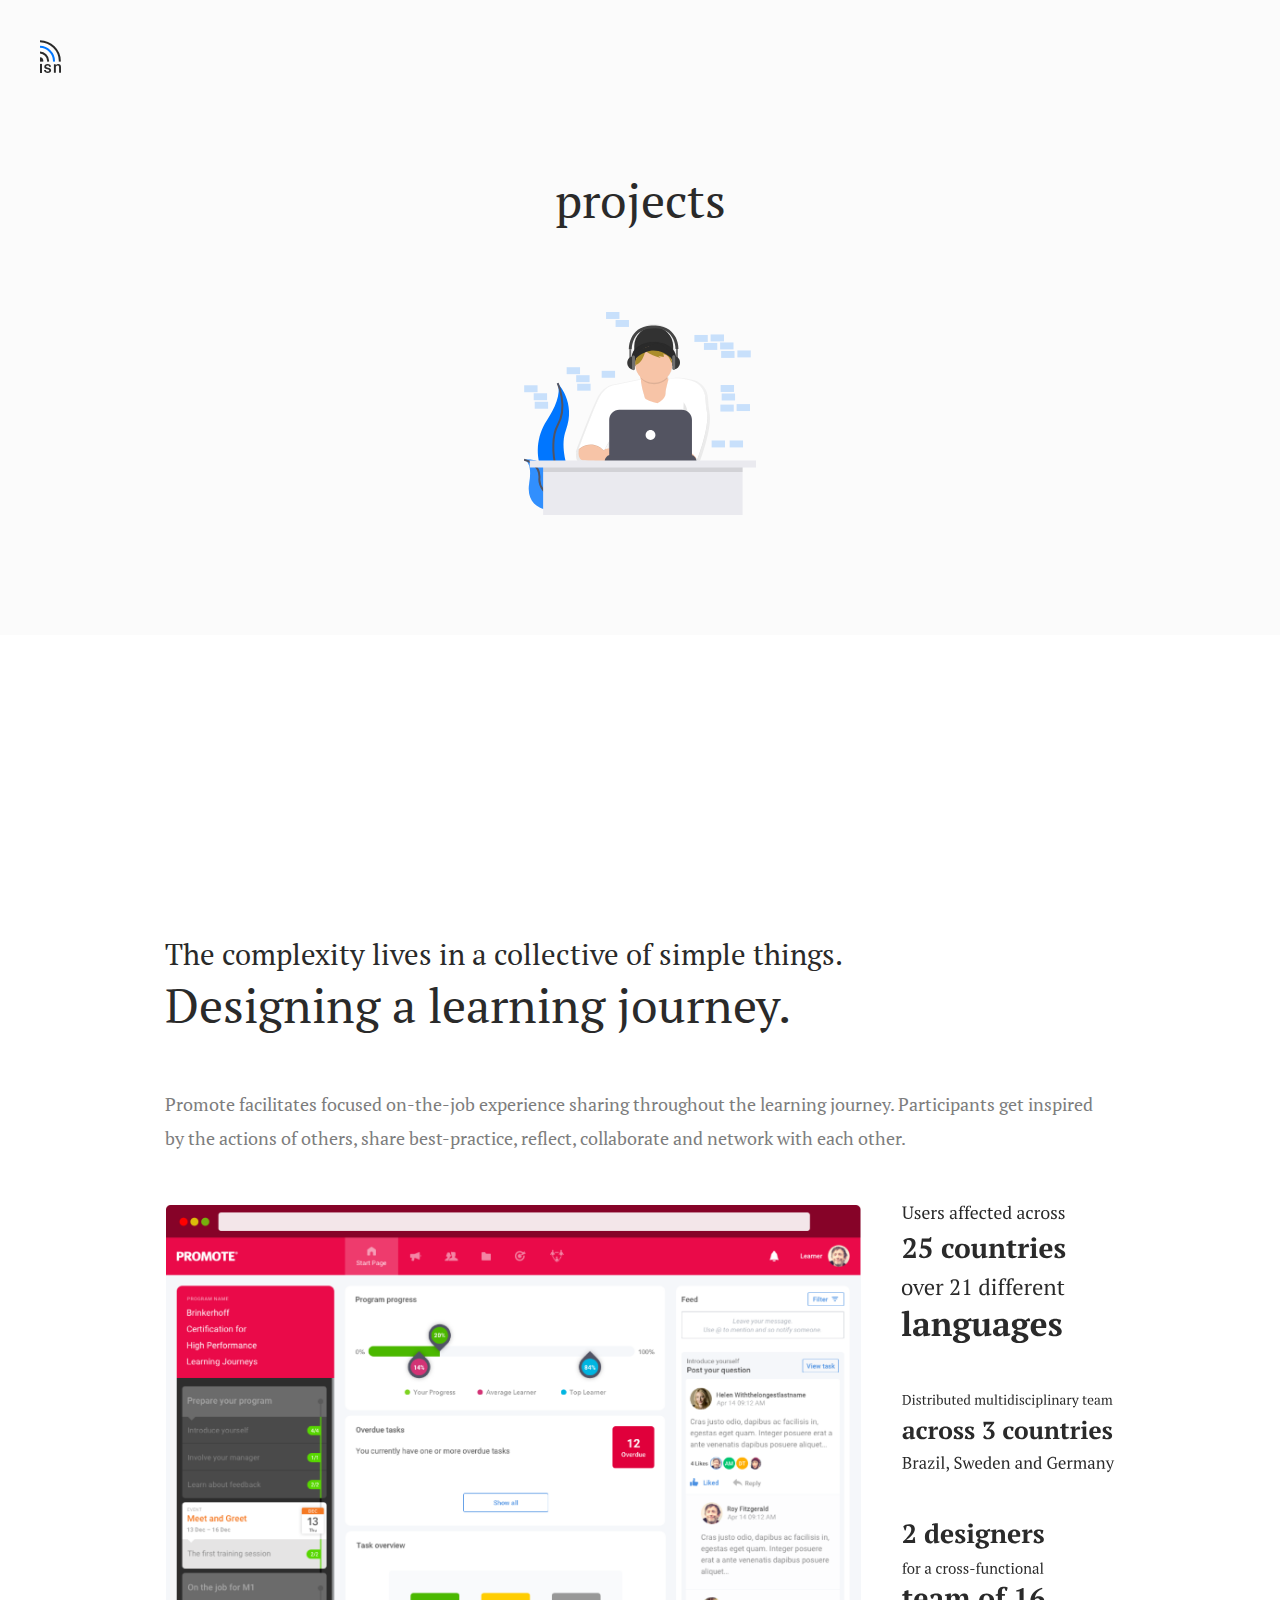
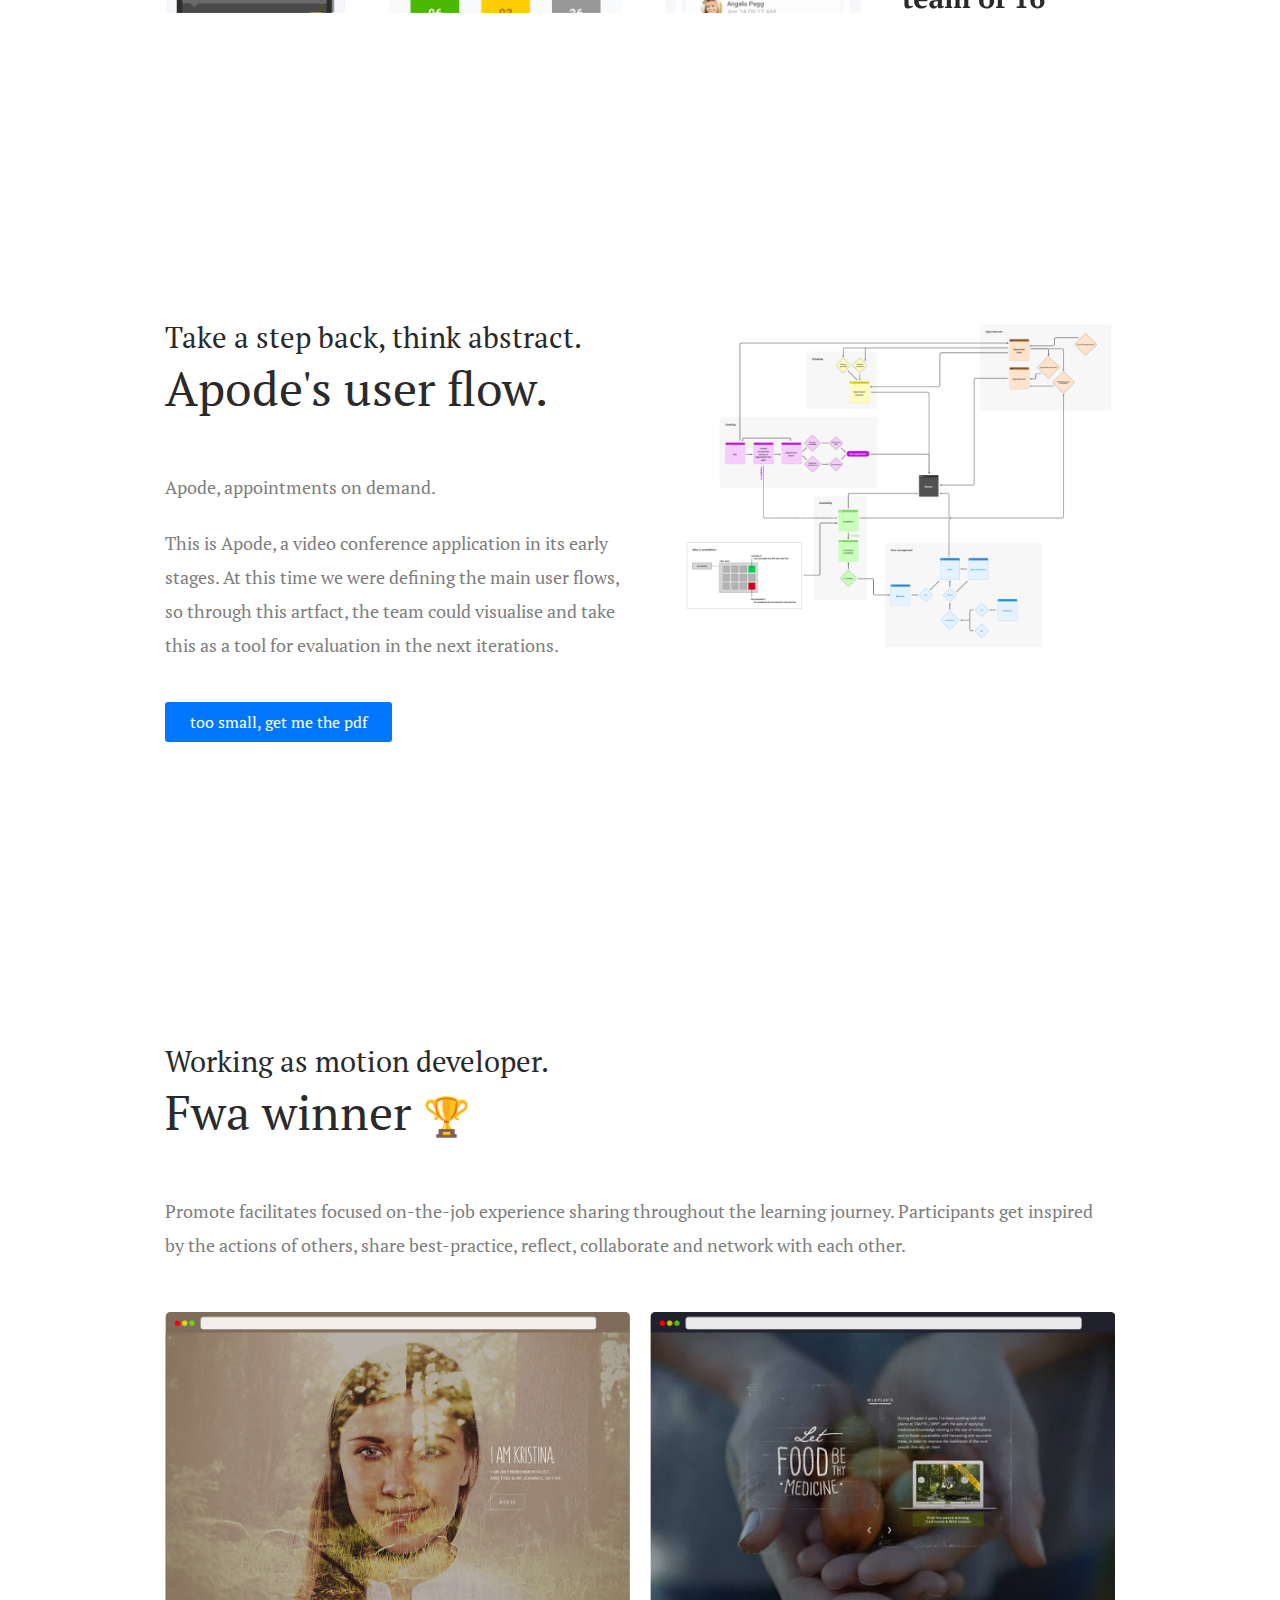
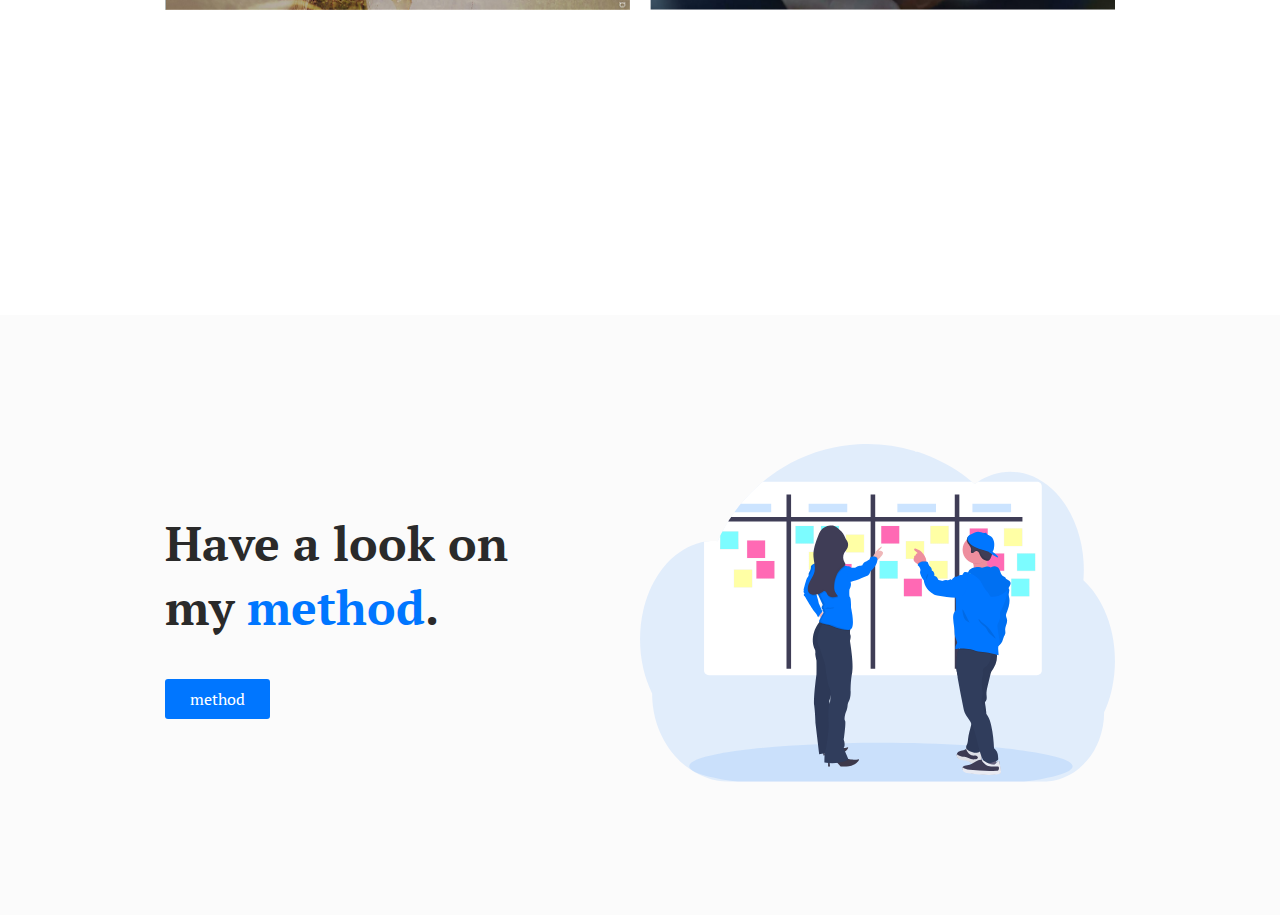
==== projects.html @ 25bc5128 "Projects - Im Kristina" ====
<!DOCTYPE HTML>

<html>

<head>
	<meta http-equiv="Content-Type" content="text/html; charset=UTF-8" />
	<title>Port</title>

  <link rel="stylesheet" type="text/css" href="stylesheets/index.css">
  <meta name="robots" content="noindex" />

	<!-- Global site tag (gtag.js) - Google Analytics -->
	<script async src="https://www.googletagmanager.com/gtag/js?id=UA-134460749-1"></script>
	<script>
	  window.dataLayer = window.dataLayer || [];
	  function gtag(){dataLayer.push(arguments);}
	  gtag('js', new Date());

	  gtag('config', 'UA-134460749-1');
	</script>
</head>

<body>
  <header class="page-header">
    <nav>
      <h1>blabla</h1>

      <!-- <ul>
        <li>a bit about</li>
        <li>quality and feedback</li>
        <li>testimonials</li>
        <li>articles</li>
        <li>projects</li>
      </ul> -->
    </nav>

    <div class="__bottom-header">
      <div class="__call">
        <h2 class="-center">projects</h2>

        <img src="img/svg/projects-header.svg" alt="projects illustration" class="__projecst-illustration">
    </div>
  </header>

  <section class="-project-section">
    <div class="container">
      <header>
        <span>The complexity lives in a collective of simple things.</span>
        <h1>Designing a learning journey.</h1>
      </header>

      <p>Promote facilitates focused on-the-job experience sharing throughout the learning journey. Participants get inspired by the actions of others, share best-practice, reflect, collaborate and network with each other.</p>

      <div class="mockups -mockup-plus-metrics">
        <div class="__mock">
          <img src="img/projects/promote.png" alt="Promote's mockup">
        </div>
        <div class="__metrics">
          <img src="img/projects/promotes-metrics.svg" alt="Promote's metrics">
        </div>
      </div>
    </div>
  </section>

  <section class="-project-section">
    <div class="container">
      <div class="__splitting-blocks">
        <div class="__half">
          <header>
            <span>Take a step back, think abstract.</span>
            <h1>Apode's user flow.</h1>
          </header>

          <p>Apode, appointments on demand.</p>
          <br>
          <p>This is Apode, a video conference application in its early stages. At this time we were defining the main user flows, so through this artfact, the team could visualise and take this as a tool for evaluation in the next iterations.</p>

          <a href="img/projects/apodes-user-flowchart.pdf" class="btn" target="_blank">too small, get me the pdf</a>
        </div>
        <div class="__half -breathe-on-left-side">
          <img src="img/projects/apodes-user-flow.png" alt="Apode's user flow">
        </div>
      </div>
    </div>
  </section>

  <section class="-project-section">
    <div class="container">
      <header>
        <span>Working as motion developer.</span>
        <h1>Fwa winner <span>🏆</span></h1>
      </header>

      <p>Promote facilitates focused on-the-job experience sharing throughout the learning journey. Participants get inspired by the actions of others, share best-practice, reflect, collaborate and network with each other.</p>

      <div class="__splitting-blocks -breathe-top">
        <div class="__half -gap">
          <img src="img/projects/im-kristina-01.png" alt="I'm Kristina - First mockup">
        </div>
        <div class="__half -gap">
          <img src="img/projects/im-kristina-02.png" alt="I'm Kristina - Second mockup">
        </div>
      </div>
    </div>
  </section>

  <section class="check-out-more">
    <div class="container">
      <div class="__half">
        <div>
          <h1>Have a look on <br>
          my <span class="__highlighted">method</span>.</h1>

          <a href="" class="btn">method</a>
        </div>
      </div>
      <div class="__half">
        <img src="img/svg/method.svg" alt="method illustration">
      </div>
    </div>
  </section>

</body>

</html>
---- stylesheets/index.css ----
@import url("https://fonts.googleapis.com/css?family=PT+Serif:400,700");
* {
  box-sizing: border-box; }

html, body, div, span, object, iframe,
h1, h2, h3, h4, h5, h6, p, blockquote, pre,
abbr, address, cite, code,
del, dfn, em, img, ins, kbd, q, samp,
small, strong, sub, sup, var,
b, i,
dl, dt, dd, ol, ul, li,
fieldset, form, label, legend,
table, caption, tbody, tfoot, thead, tr, th, td,
article, aside, canvas, details, figcaption, figure,
footer, header, hgroup, menu, nav, section, summary,
time, mark, audio, video {
  margin: 0;
  padding: 0;
  border: 0;
  outline: 0; }

/**
 * Crossbrowser display block
 */
article, aside, details, figcaption, figure,
footer, header, hgroup, menu, nav, section {
  display: block; }

table {
  border-collapse: collapse;
  border-spacing: 0; }

input, select {
  vertical-align: middle; }

textarea {
  margin-top: 0;
  margin-bottom: 0; }

p {
  line-height: 34px;
  font-size: 18px;
  color: #7d7d7d; }

.container {
  width: 950px;
  margin: 0 auto; }
  .container .__splitting-blocks {
    display: flex;
    justify-content: space-between; }
    .container .__splitting-blocks.-breathe-top {
      margin-top: 50px; }
    .container .__splitting-blocks .__half {
      width: 50%; }
      .container .__splitting-blocks .__half.-breathe-on-left-side {
        padding-left: 40px; }
      .container .__splitting-blocks .__half.-gap {
        width: calc(50% - 10px); }
      .container .__splitting-blocks .__half .btn {
        margin-top: 40px; }
      .container .__splitting-blocks .__half img {
        width: 100%; }

a {
  color: #0076FF;
  text-decoration: none;
  transition: color 0.15s ease-out; }
  a:hover {
    color: #005ecc; }

.btn {
  background-color: #0076FF;
  color: #fff;
  font-weight: 400;
  text-decoration: none;
  display: inline-block;
  height: 40px;
  padding: 9px 25px;
  border-radius: 3px;
  transform: translate(0px, 0px);
  transition: background-color 0.15s ease-out, box-shadow 0.15s ease-out, transform 0.15s ease-out; }
  .btn:hover {
    color: #fff;
    background-color: #006ff0;
    transform: translateY(-2px);
    box-shadow: 0 2px 4px 0 rgba(136, 144, 195, 0.3), 0 5px 15px 0 rgba(37, 44, 97, 0.3); }
  .btn:focus {
    transform: translateY(0px);
    box-shadow: 0 2px 4px 0 rgba(136, 144, 195, 0), 0 5px 15px 0 rgba(37, 44, 97, 0);
    transition: background-color 0.05s ease-out, box-shadow 0.05s ease-out, transform 0.05s ease-out; }
  .btn[target="_blank"]:hover {
    background-image: url(../img/svg/external-link.svg);
    background-repeat: no-repeat;
    background-position: calc(100% - 5px) 5px; }

.underlined {
  position: relative; }
  .underlined .text {
    position: relative;
    z-index: 10; }
  .underlined .line {
    z-index: 5;
    width: calc(100% + 6px);
    height: 7px;
    background-color: #FFF9D3;
    position: absolute;
    left: -3px; }
    .underlined .line.-large {
      bottom: 10.8px; }
    .underlined .line.-regular {
      bottom: 2px; }

html {
  background-color: #0076FF; }

body {
  background: #fff;
  font-family: 'PT Serif', serif;
  font-weight: 400;
  color: #2A2A2A; }

.page-header {
  height: 635px;
  background: #FBFBFB; }
  .page-header nav {
    padding: 40px 40px 0 40px;
    width: 100%;
    display: flex;
    justify-content: space-between; }
    .page-header nav ul {
      list-style: none;
      display: flex;
      align-items: center; }
    .page-header nav li {
      float: left;
      margin-right: 25px;
      color: #7d7d7d;
      font-size: 16px; }
      .page-header nav li:last-child {
        margin-right: 0; }
  .page-header h1 {
    height: 33px;
    width: 21px;
    background-image: url(../img/svg/logo.svg);
    background-repeat: no-repeat;
    background-size: 100% 100%;
    text-indent: -9999px; }
  .page-header h2 {
    font-weight: 400;
    font-size: 48px; }
    .page-header h2.-center {
      text-align: center; }
  .page-header .__bottom-header {
    height: calc(100% - 40px - 33px);
    display: flex;
    align-items: center; }
  .page-header .__call {
    display: table;
    margin: 0 auto;
    padding-bottom: 20px; }
    .page-header .__call ul {
      list-style: none;
      margin-top: 5px;
      margin-left: 8px; }
    .page-header .__call li {
      color: #989898;
      line-height: 30px;
      font-size: 16px; }
    .page-header .__call .__projecst-illustration {
      margin-top: 80px; }

section {
  margin-top: 200px;
  margin-bottom: 200px; }
  section:last-of-type {
    margin-bottom: 0px; }
  section.-project-section {
    margin-top: 300px;
    margin-bottom: 300px; }
  section header {
    margin-bottom: 50px; }
    section header h1 {
      font-size: 48px;
      font-weight: 400; }
      section header h1 span {
        font-size: 38px; }
    section header span {
      font-size: 29px; }

.mockups {
  margin-top: 50px; }
  .mockups.-mockup-plus-metrics {
    display: flex;
    justify-content: space-around; }
    .mockups.-mockup-plus-metrics .__mock {
      width: 77.5%;
      padding-right: 40px; }
    .mockups.-mockup-plus-metrics .__metrics {
      width: 22.5%; }
  .mockups img {
    width: 100%; }

.blocks {
  display: flex;
  justify-content: space-between; }

.vertical-block {
  background-color: #FBFBFB;
  width: calc(50% - 10px);
  padding: 80px 70px; }
  .vertical-block:first-child {
    align-self: flex-start; }
  .vertical-block.-vertical-identation {
    margin-top: 110px; }
  .vertical-block h1 {
    font-size: 22px;
    text-transform: lowercase;
    line-height: 32px;
    margin-bottom: 35px; }
  .vertical-block img {
    margin-bottom: 30px; }
  .vertical-block .__highlighted {
    color: #0076FF;
    line-height: 32px; }
  .vertical-block .btn {
    margin-top: 40px; }

.testimonials img {
  width: 100px;
  height: 100px; }
.testimonials h1 {
  font-size: 29px;
  margin-bottom: 5px; }
.testimonials h2 {
  color: #2A2A2A;
  font-size: 18px;
  font-weight: 400; }
.testimonials p {
  padding-top: 30px;
  margin-bottom: 30px; }
.testimonials .__text-content {
  margin-left: 20px; }
.testimonials .__testimonial {
  display: flex;
  justify-content: space-between;
  margin-bottom: 50px; }

.check-out-more {
  background-color: #FBFBFB; }
  .check-out-more .__half {
    width: 50%; }
    .check-out-more .__half img {
      width: 100%; }
  .check-out-more h1 {
    font-size: 48px;
    color: #2A2A2A; }
    .check-out-more h1 .__highlighted {
      color: #0076FF; }
  .check-out-more .container {
    display: flex;
    align-items: center;
    height: 600px; }
  .check-out-more .btn {
    margin-top: 40px; }

/*# sourceMappingURL=index.css.map */
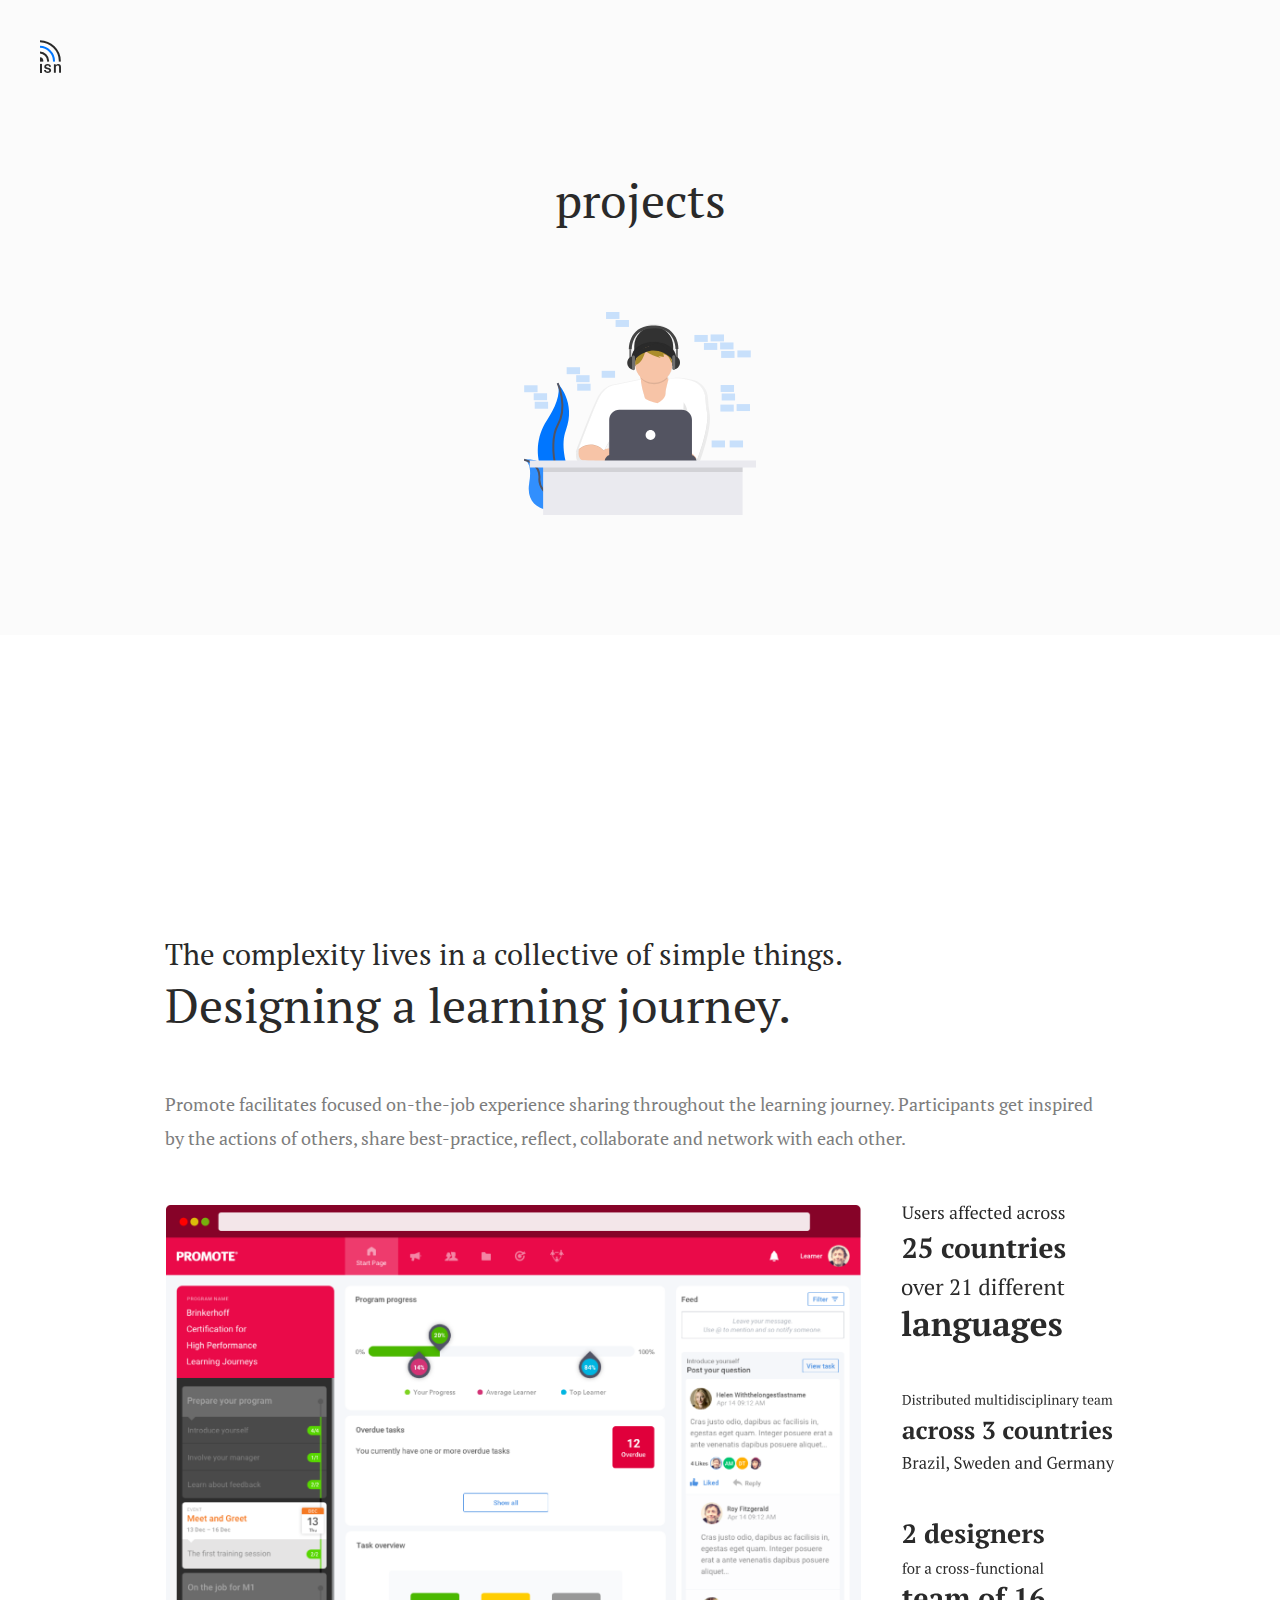
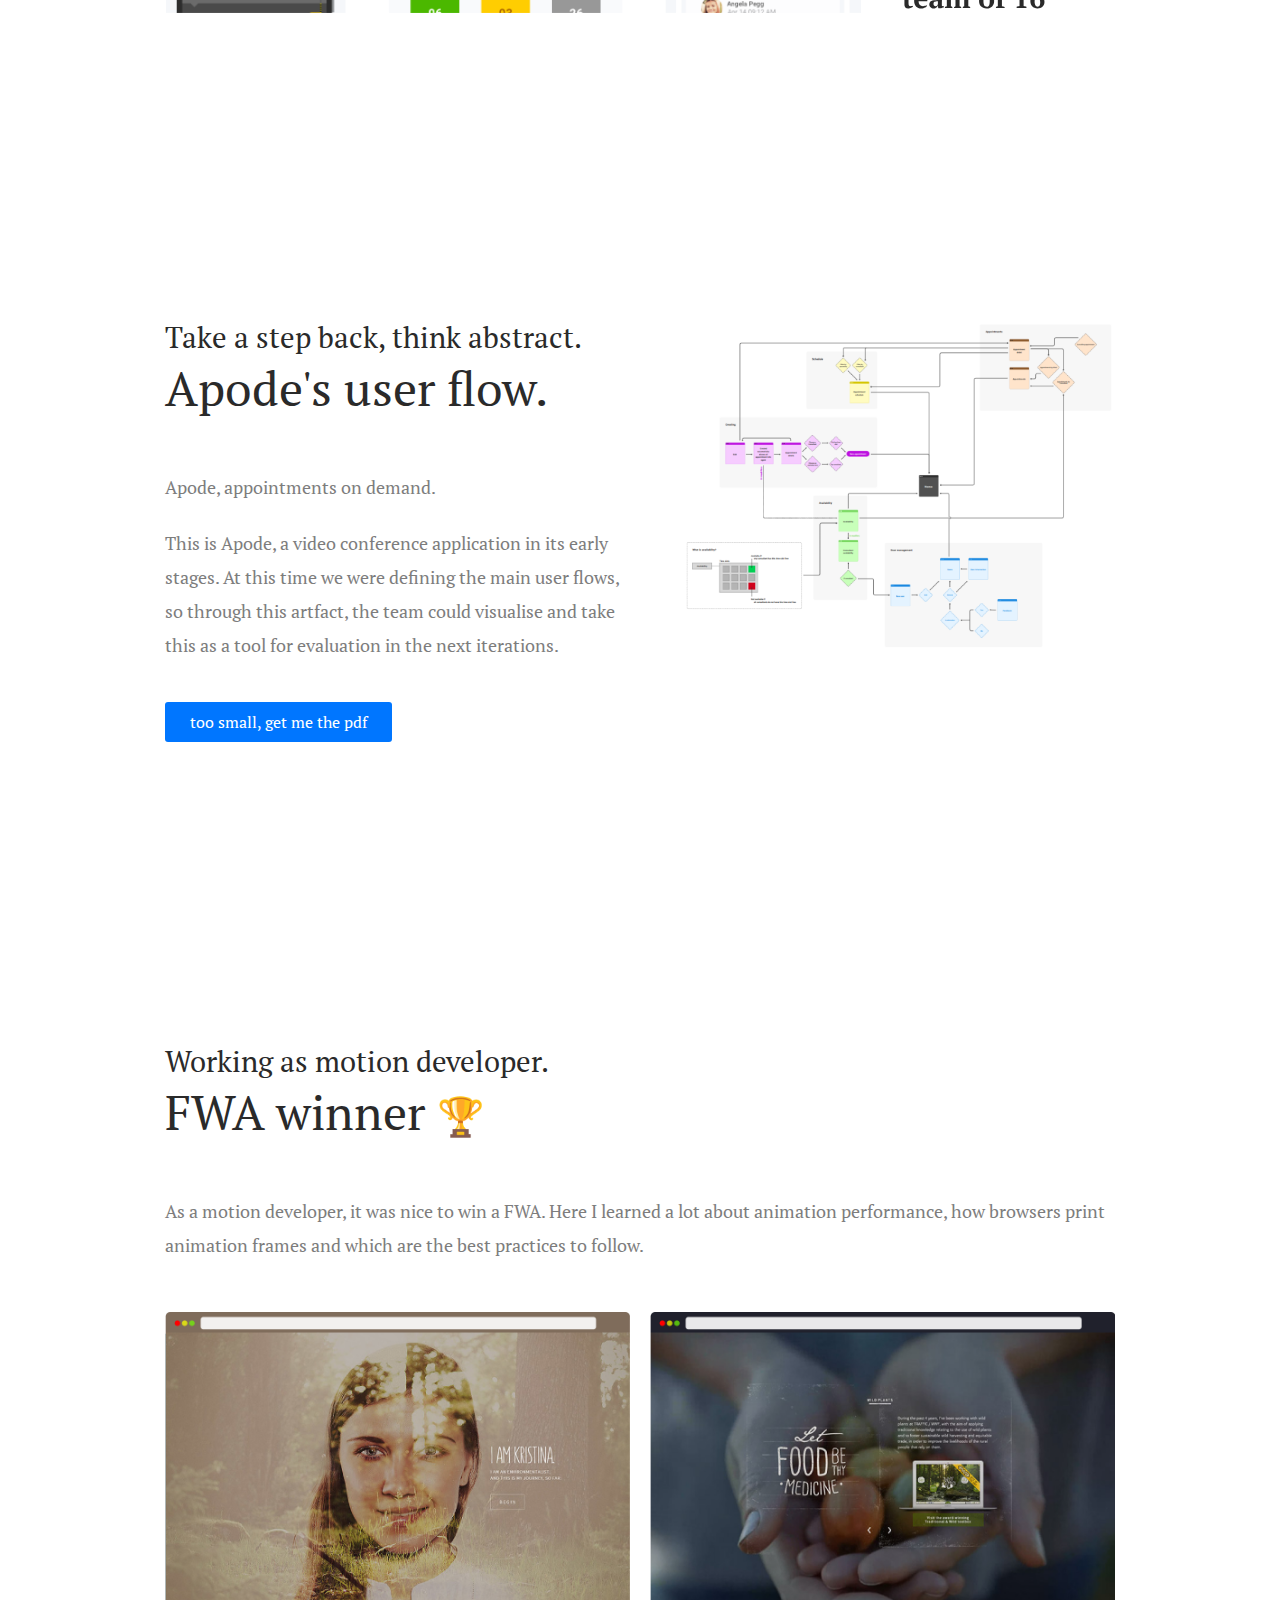
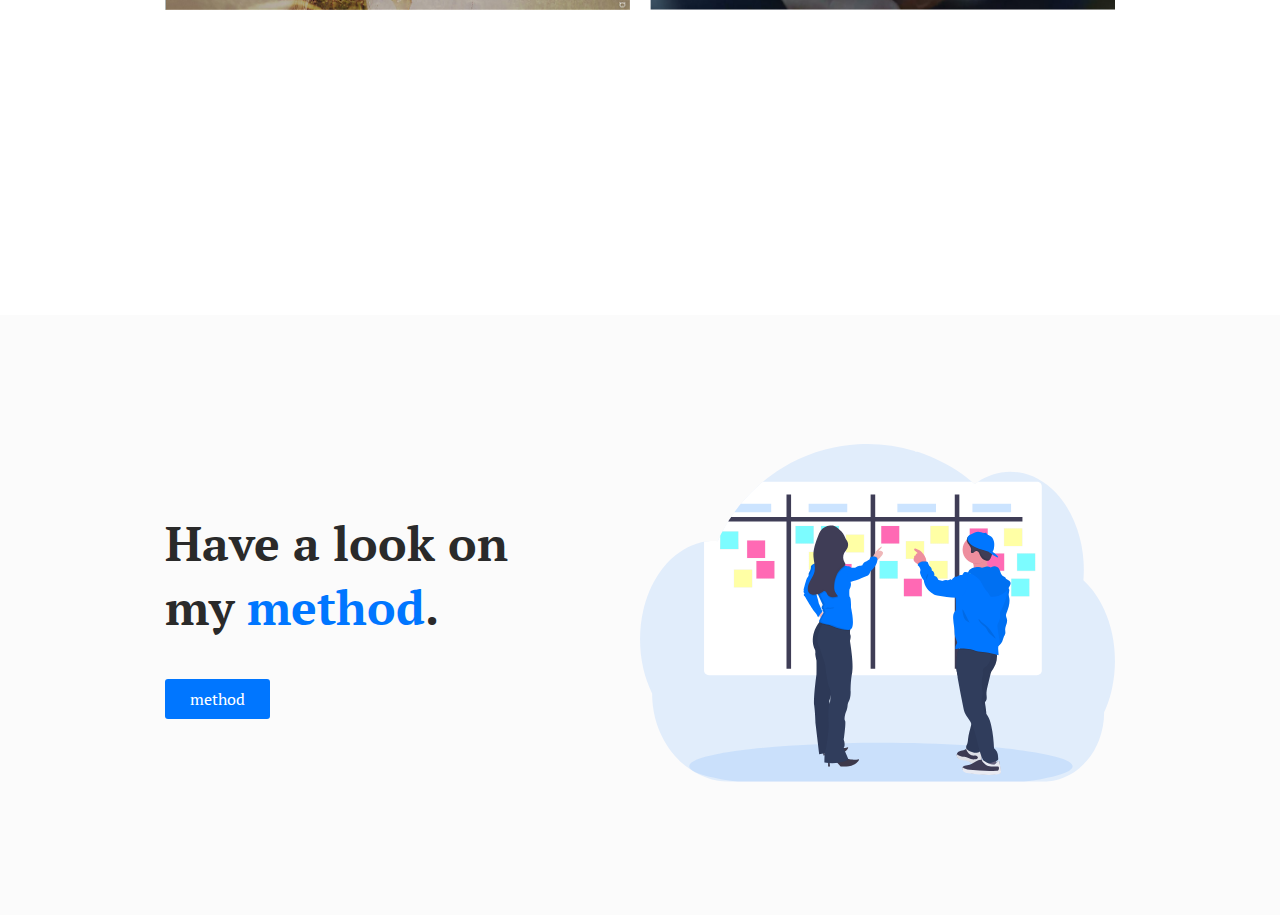
==== commit f42bb734: "titles" ====
--- a/projects.html
+++ b/projects.html
@@ -4,7 +4,7 @@
 
 <head>
 	<meta http-equiv="Content-Type" content="text/html; charset=UTF-8" />
-	<title>Port</title>
+	<title>Projects - Ivan Sander Netto's Portfolio </title>
 
   <link rel="stylesheet" type="text/css" href="stylesheets/index.css">
   <meta name="robots" content="noindex" />
@@ -88,10 +88,10 @@
     <div class="container">
       <header>
         <span>Working as motion developer.</span>
-        <h1>Fwa winner <span>🏆</span></h1>
+        <h1>FWA winner <span>🏆</span></h1>
       </header>
 
-      <p>Promote facilitates focused on-the-job experience sharing throughout the learning journey. Participants get inspired by the actions of others, share best-practice, reflect, collaborate and network with each other.</p>
+      <p>As a motion developer, it was nice to win a FWA. Here I learned a lot about animation performance, how browsers print animation frames and which are the best practices to follow.</p>
 
       <div class="__splitting-blocks -breathe-top">
         <div class="__half -gap">
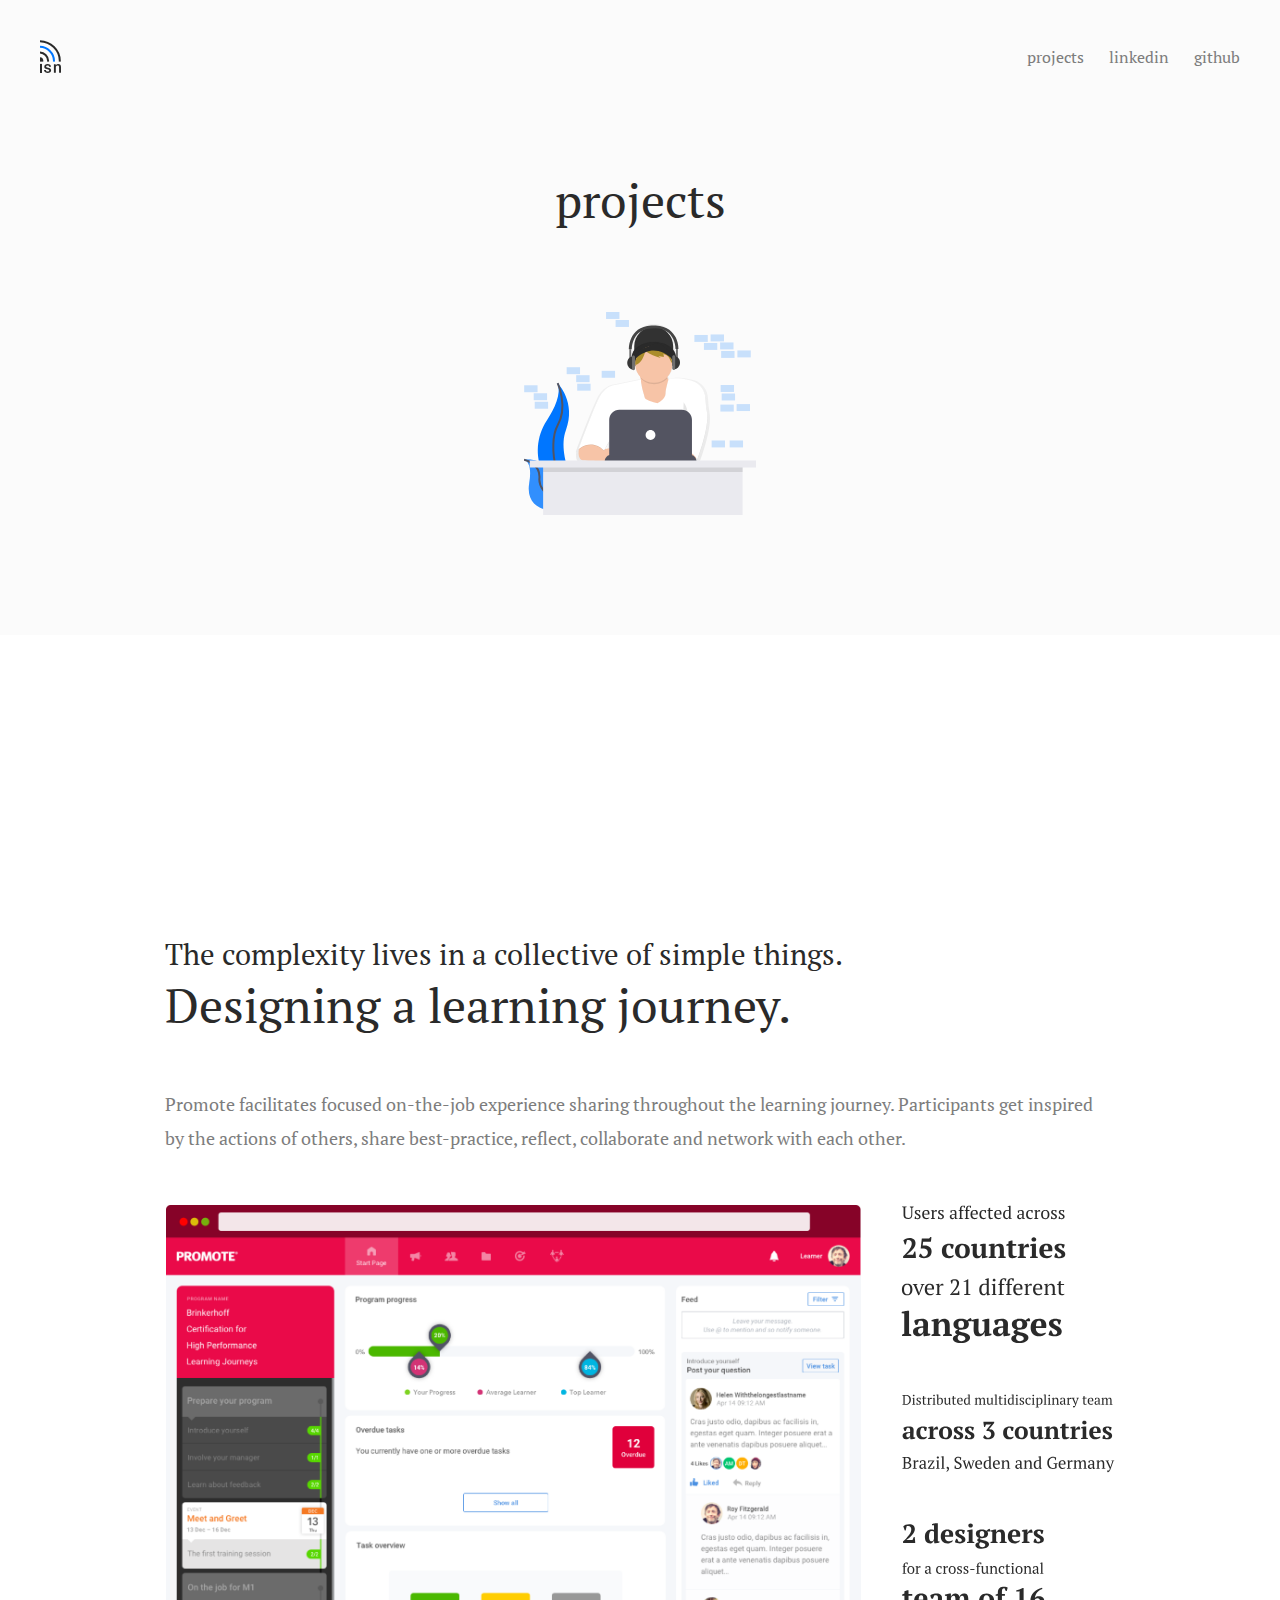
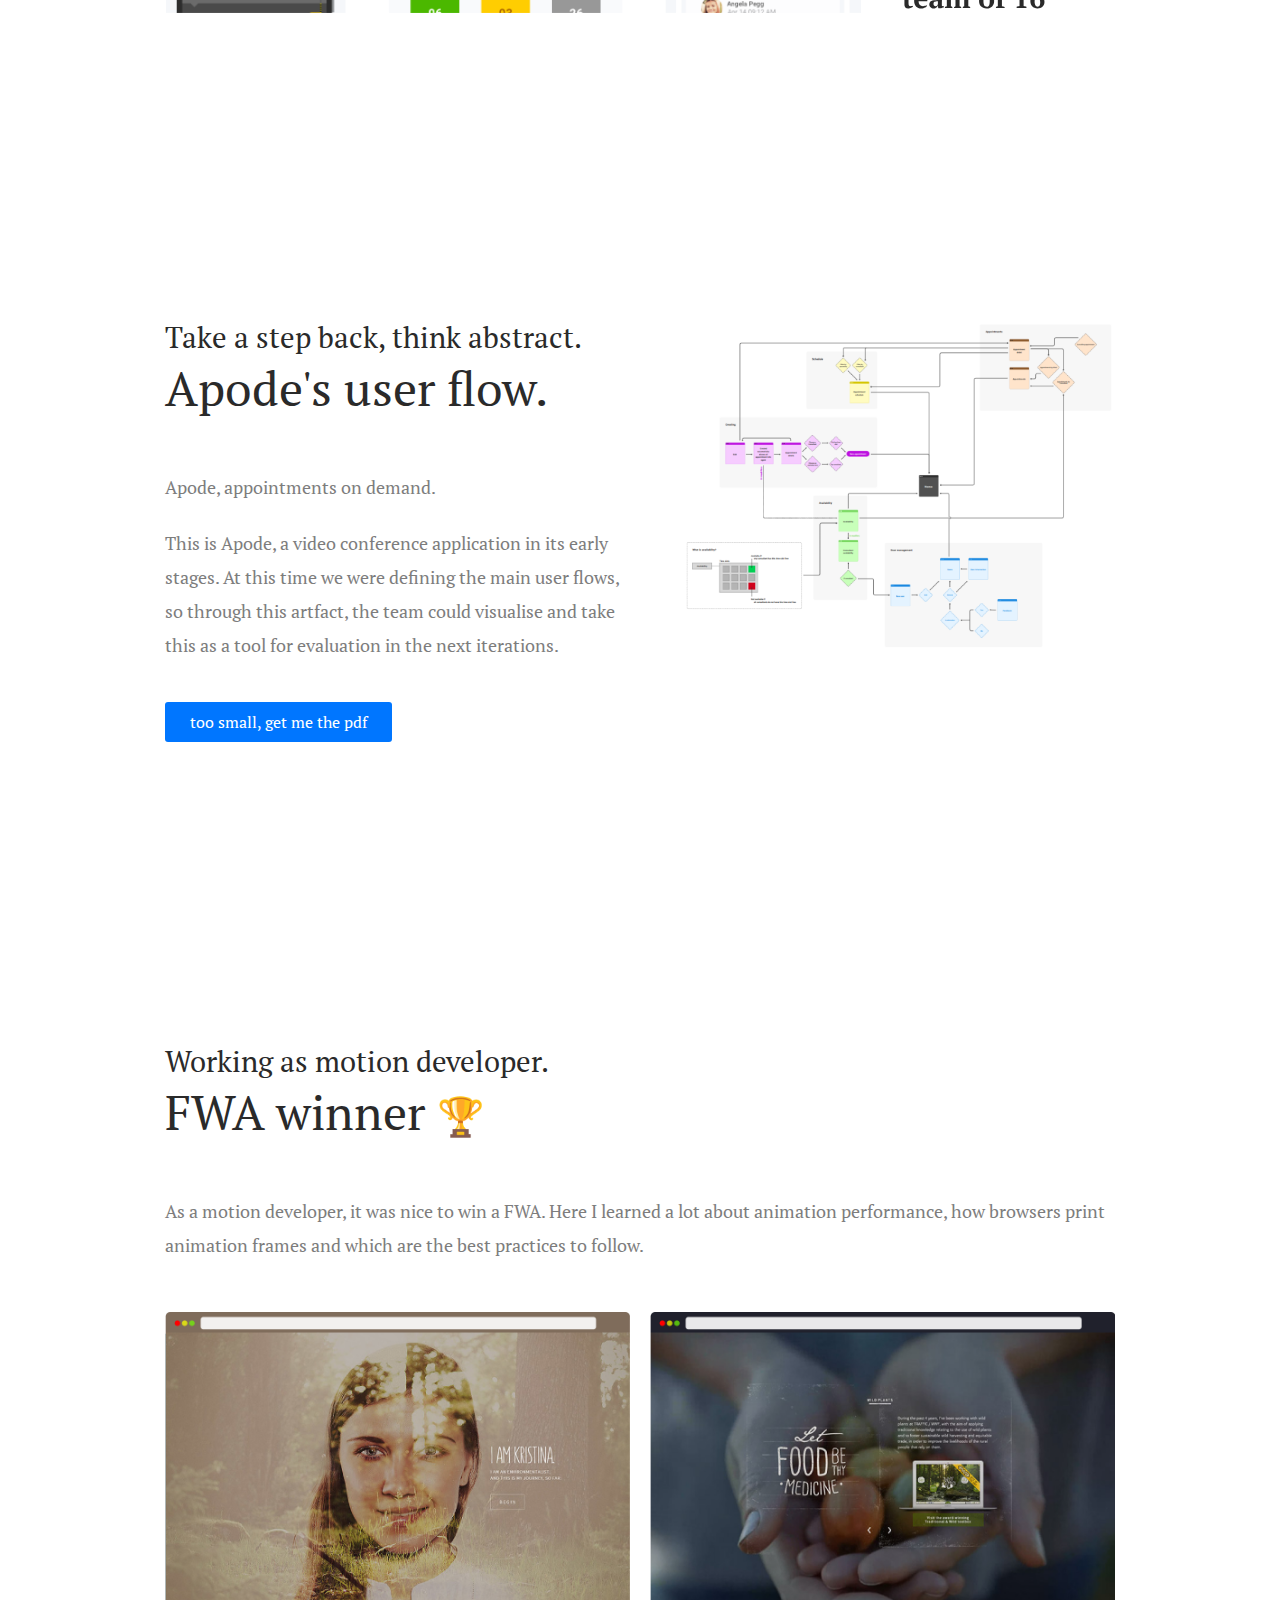
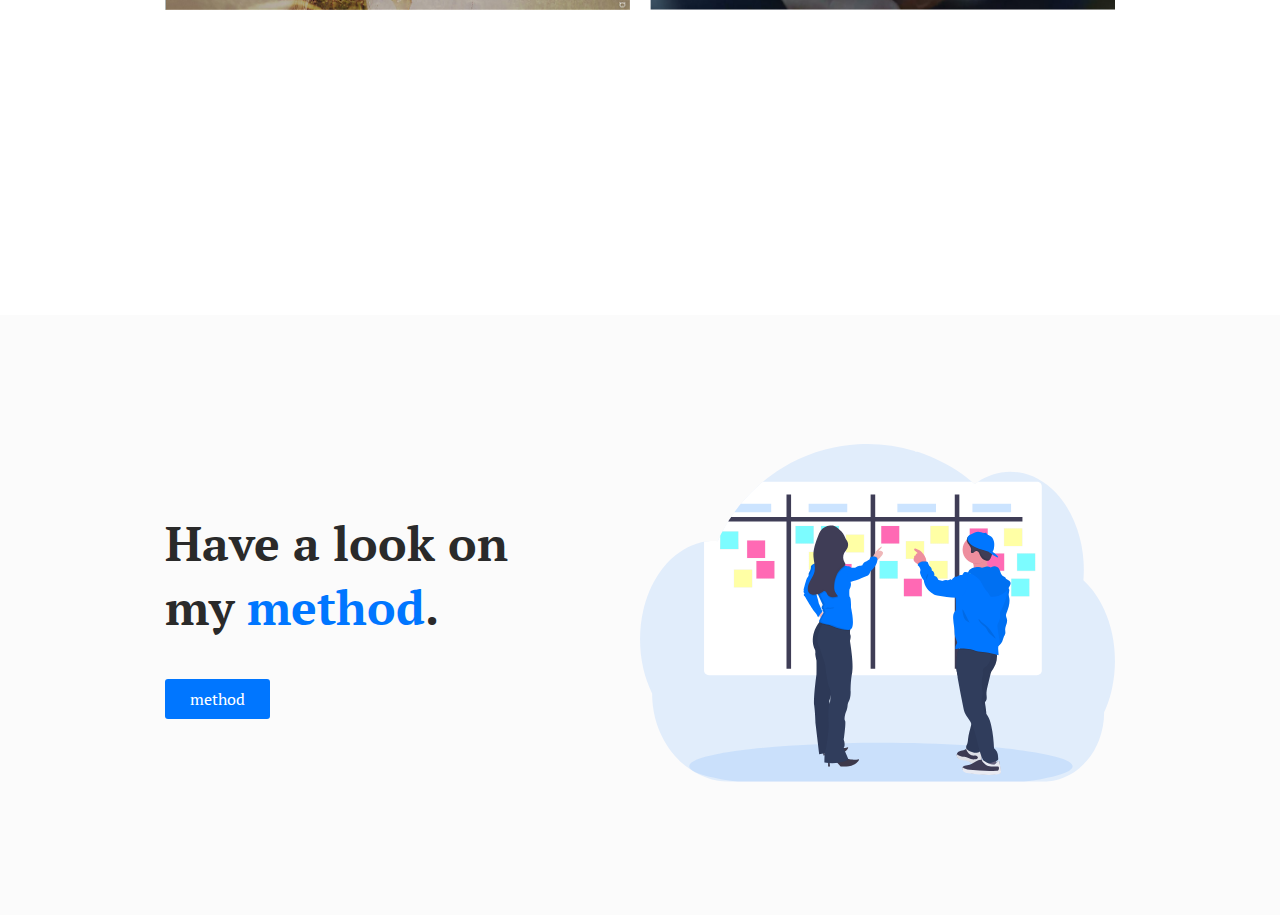
==== commit bf37d8f9: "links" ====
--- a/projects.html
+++ b/projects.html
@@ -22,16 +22,20 @@
 
 <body>
   <header class="page-header">
-    <nav>
+		<nav>
       <h1>blabla</h1>
 
-      <!-- <ul>
-        <li>a bit about</li>
-        <li>quality and feedback</li>
-        <li>testimonials</li>
-        <li>articles</li>
-        <li>projects</li>
-      </ul> -->
+      <ul>
+        <li>
+        	<a href="/portfolio/projects">projects</a>
+        </li>
+				<li>
+					<a href="https://www.linkedin.com/in/ivansandernetto/" target="_blank">linkedin</a>
+				</li>
+        <li>
+        	<a href="https://github.com/ivans-netto" target="_blank">github</a>
+        </li>
+      </ul>
     </nav>
 
     <div class="__bottom-header">
@@ -111,7 +115,7 @@
           <h1>Have a look on <br>
           my <span class="__highlighted">method</span>.</h1>
 
-          <a href="" class="btn">method</a>
+          <a href="/portfolio" class="btn">method</a>
         </div>
       </div>
       <div class="__half">
--- a/stylesheets/index.css
+++ b/stylesheets/index.css
@@ -138,6 +138,10 @@
       font-size: 16px; }
       .page-header nav li:last-child {
         margin-right: 0; }
+    .page-header nav a {
+      color: #7d7d7d; }
+      .page-header nav a:hover {
+        color: #0076FF; }
   .page-header h1 {
     height: 33px;
     width: 21px;
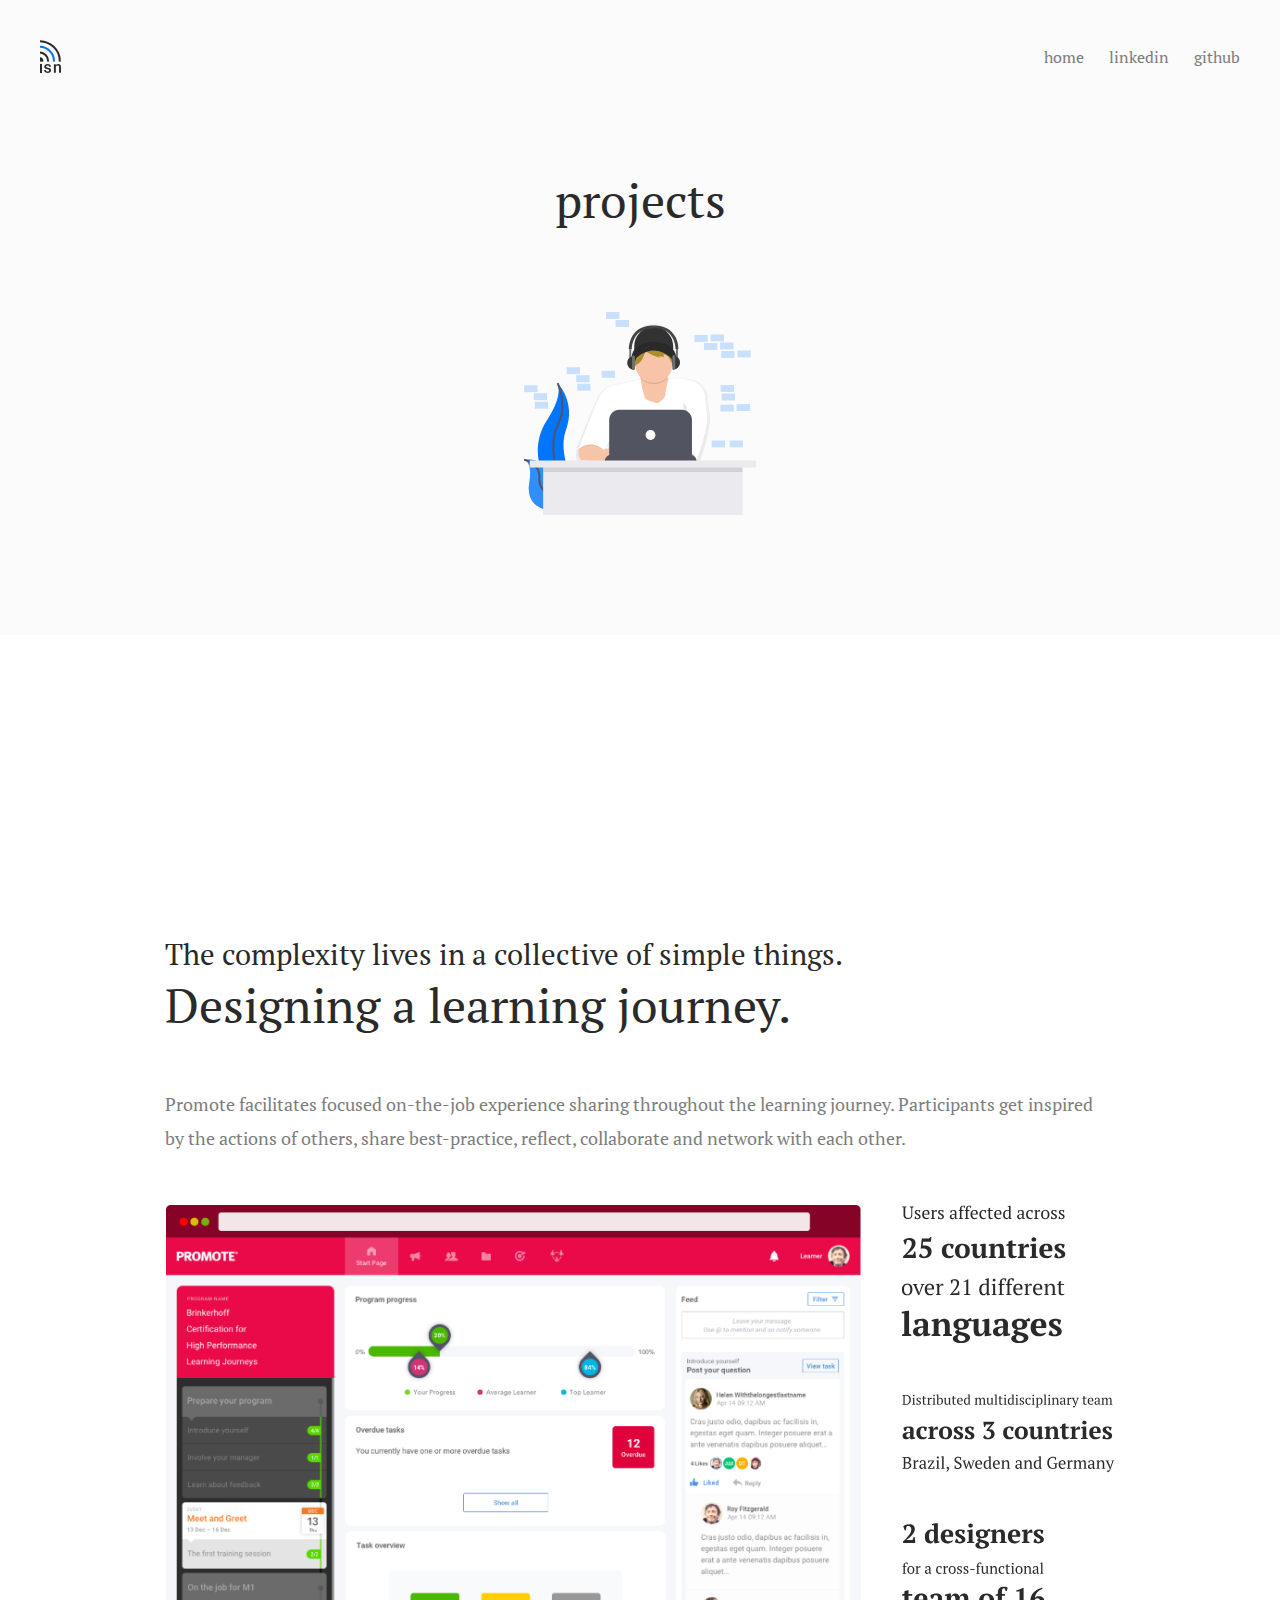
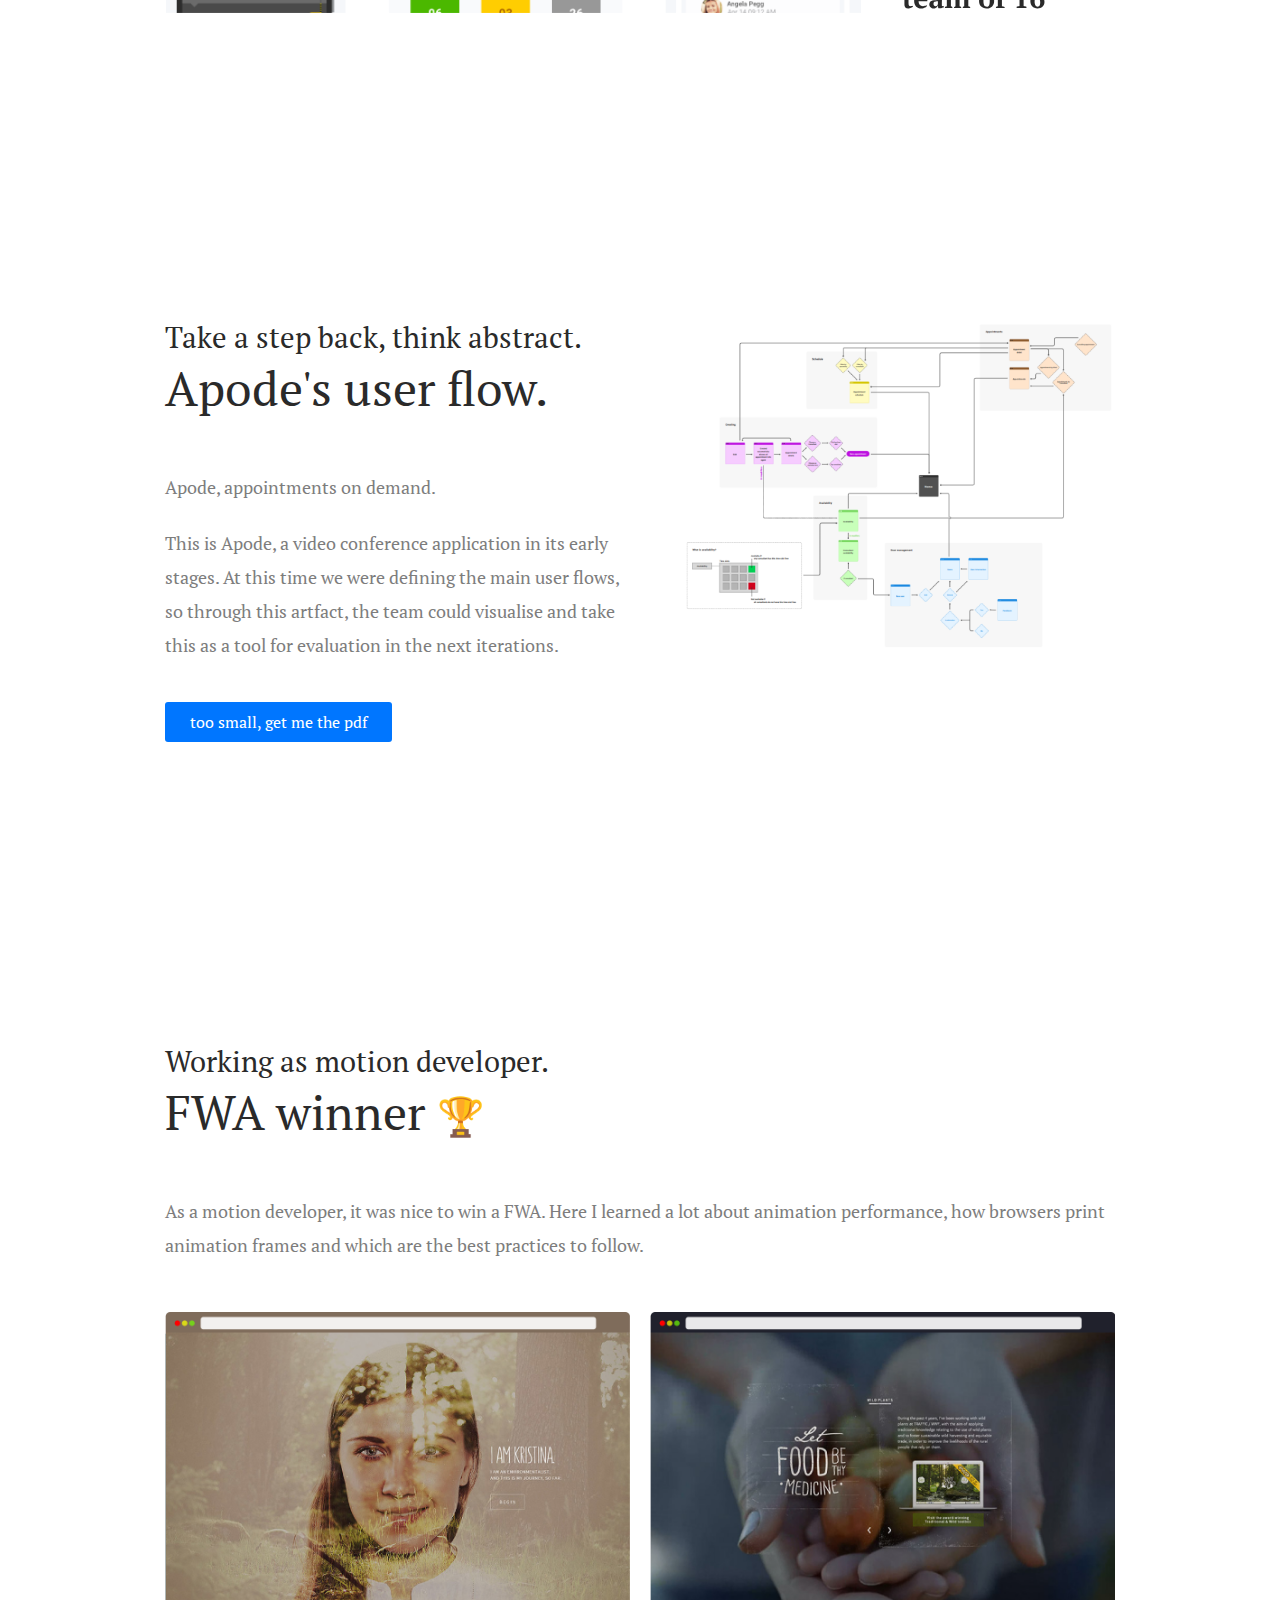
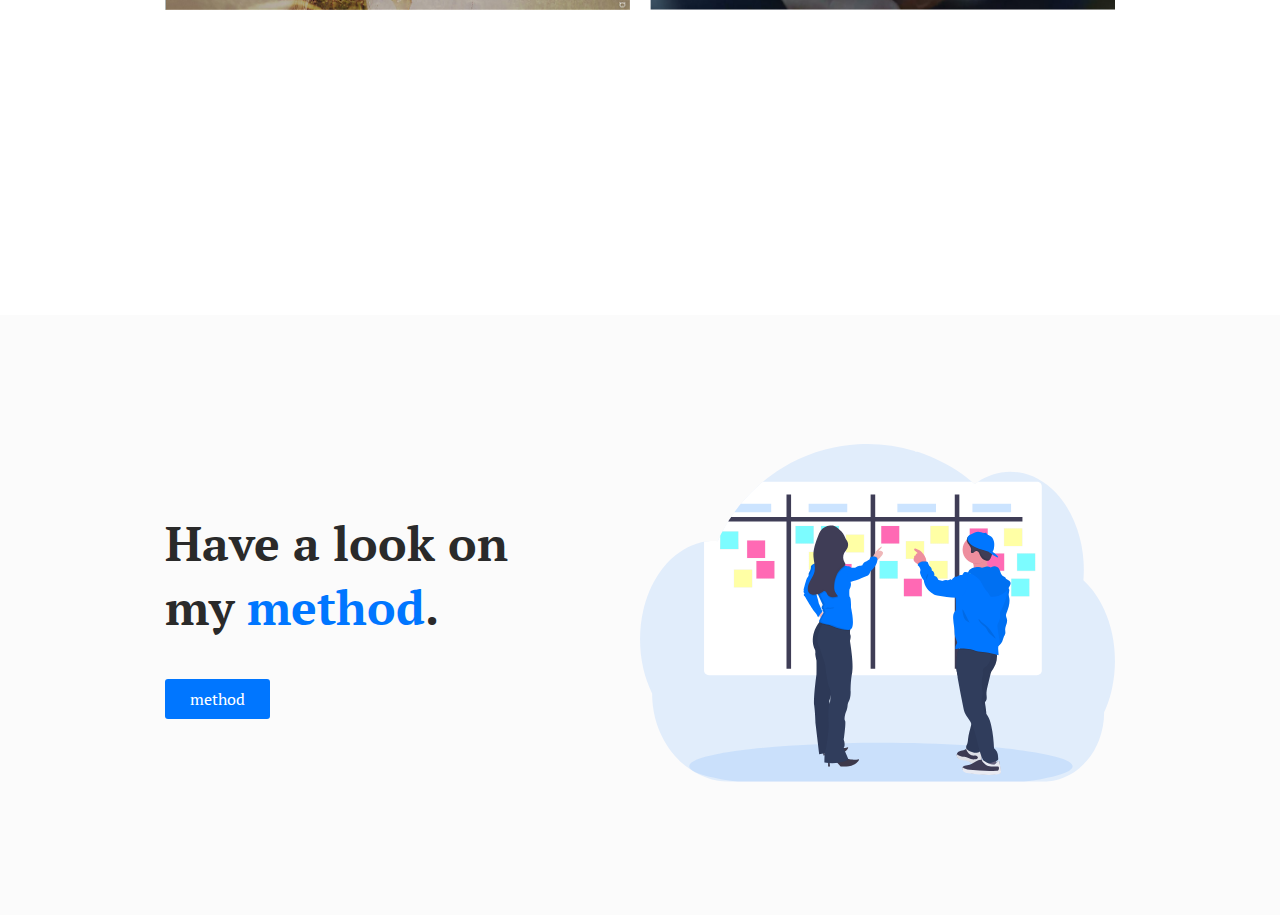
==== commit 9e347e3f: "home link" ====
--- a/projects.html
+++ b/projects.html
@@ -27,7 +27,7 @@
 
       <ul>
         <li>
-        	<a href="/portfolio/projects">projects</a>
+        	<a href="/portfolio">home</a>
         </li>
 				<li>
 					<a href="https://www.linkedin.com/in/ivansandernetto/" target="_blank">linkedin</a>
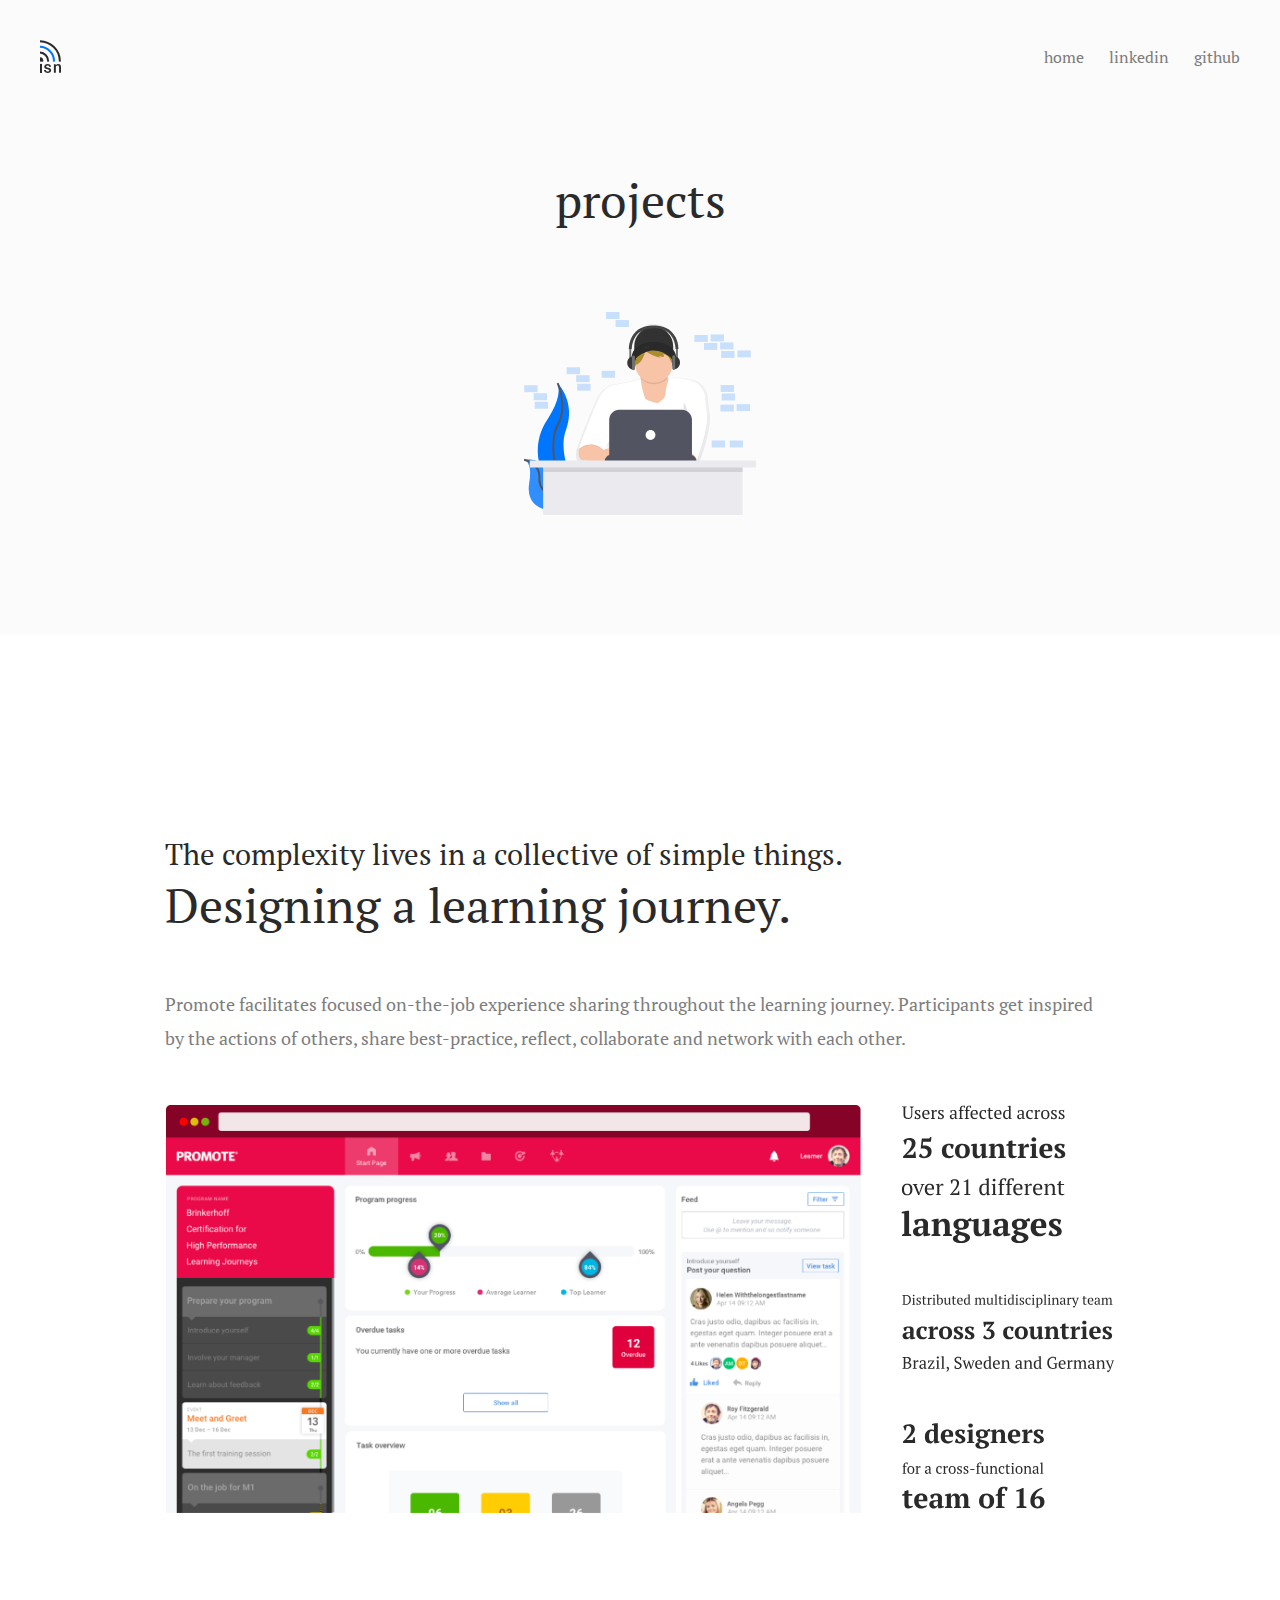
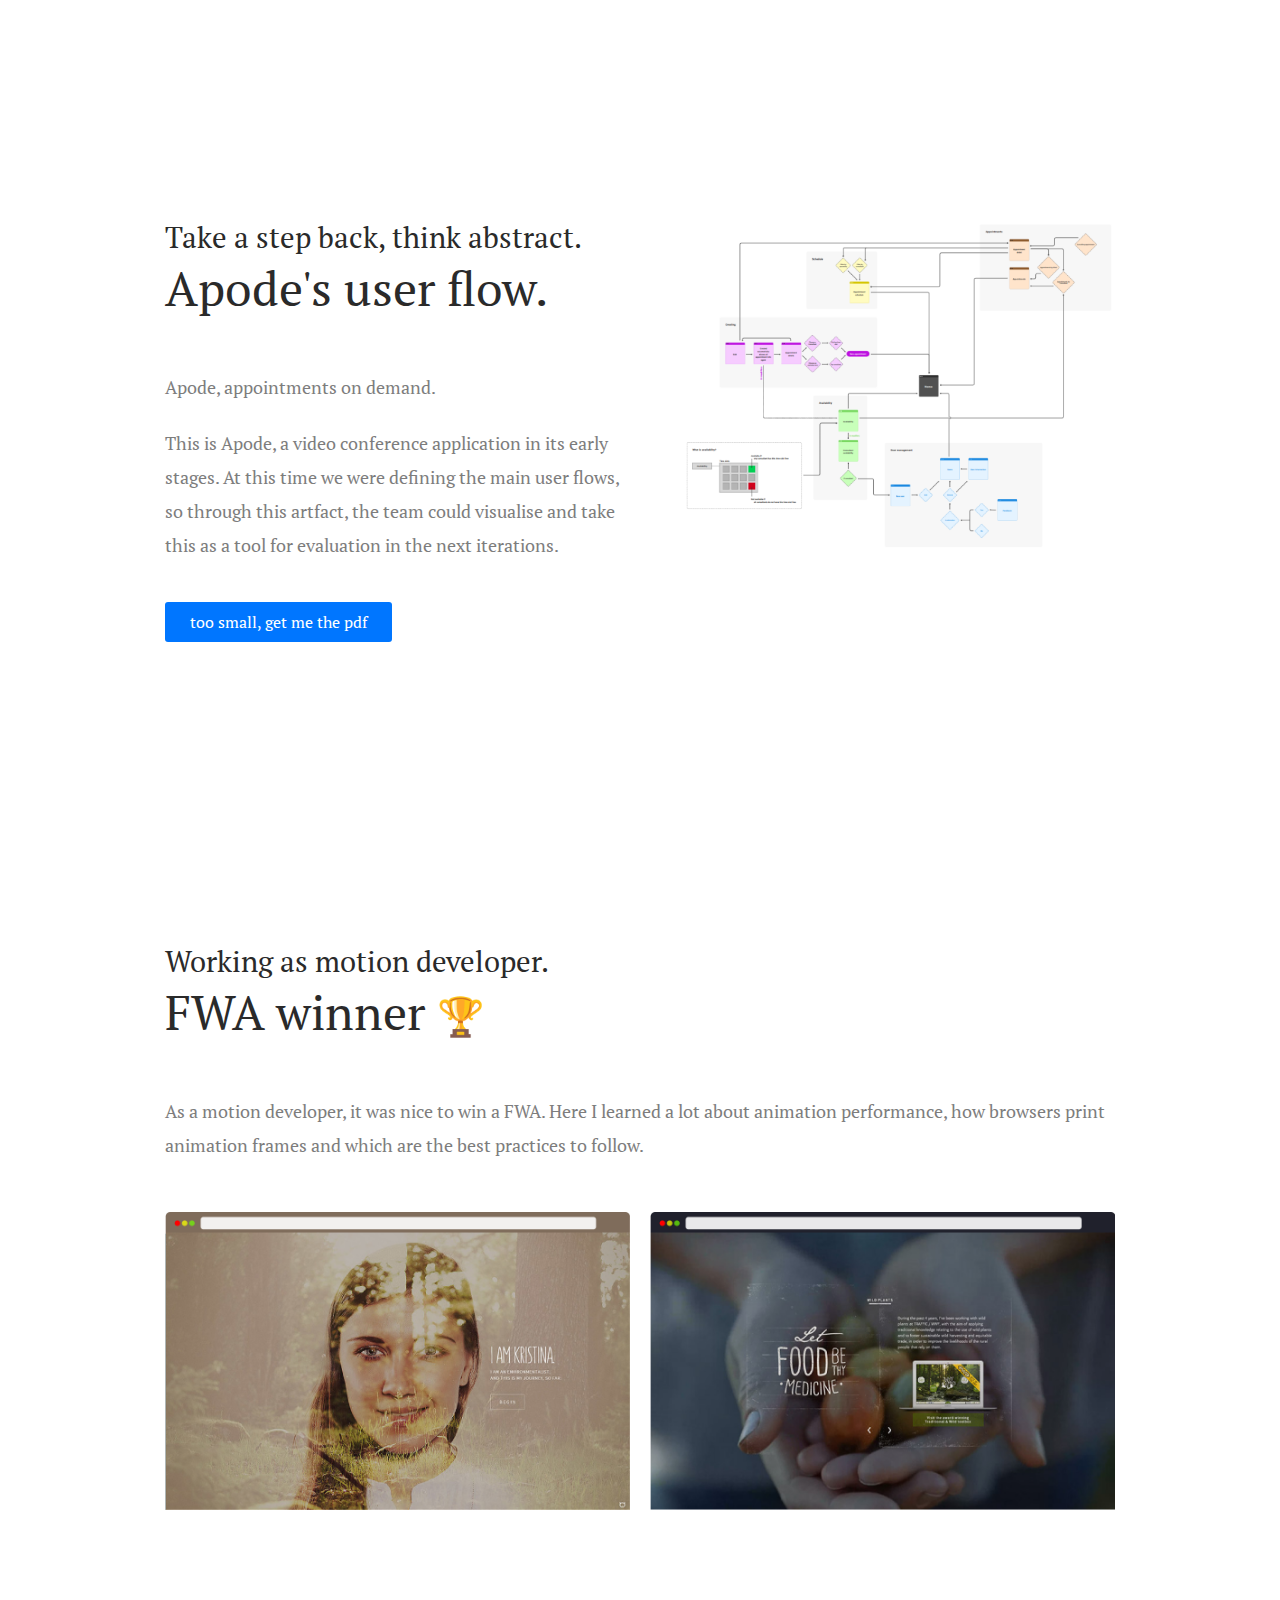
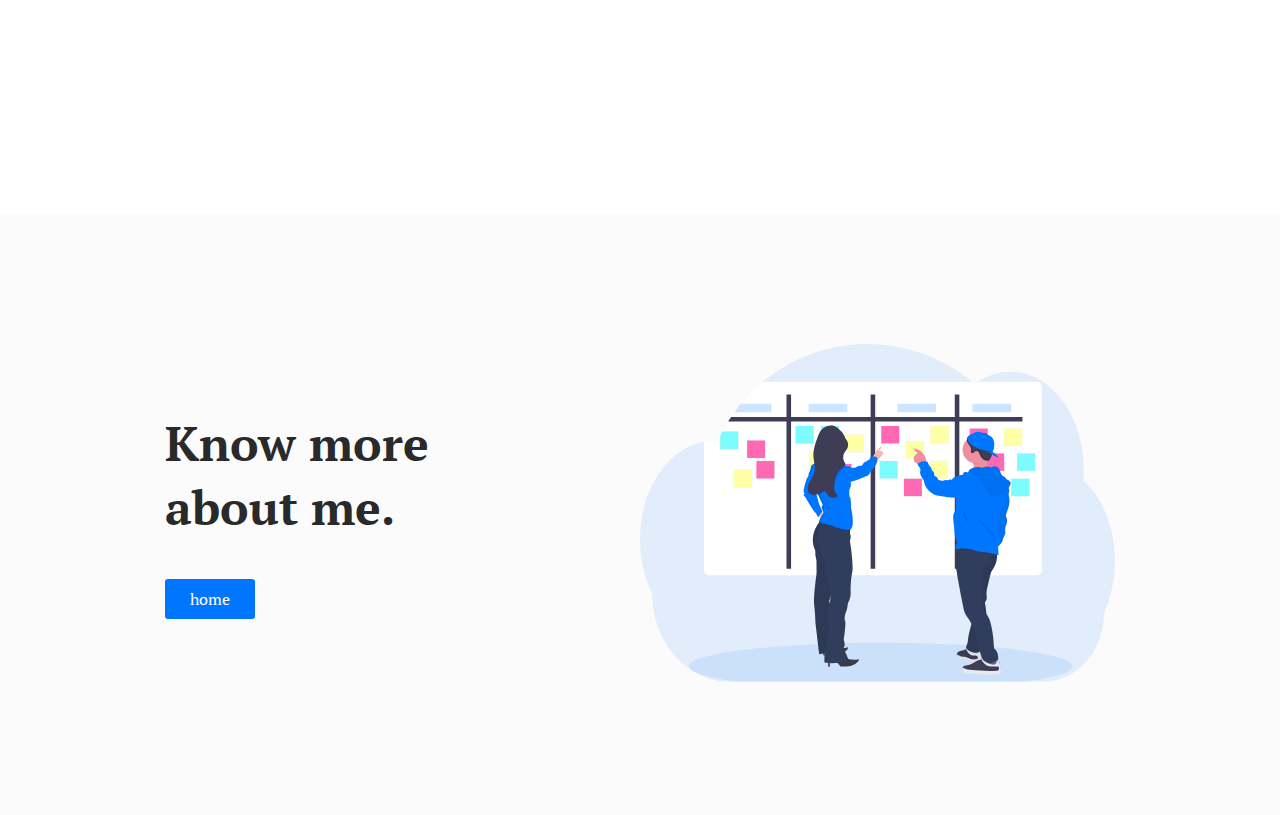
==== commit 8e87b1ad: "titles first letter - uppercase" ====
--- a/projects.html
+++ b/projects.html
@@ -112,10 +112,10 @@
     <div class="container">
       <div class="__half">
         <div>
-          <h1>Have a look on <br>
-          my <span class="__highlighted">method</span>.</h1>
+          <h1>Know more <br>
+          about me.</h1>
 
-          <a href="/portfolio" class="btn">method</a>
+          <a href="/portfolio" class="btn">home</a>
         </div>
       </div>
       <div class="__half">
--- a/stylesheets/index.css
+++ b/stylesheets/index.css
@@ -181,6 +181,8 @@
   section.-project-section {
     margin-top: 300px;
     margin-bottom: 300px; }
+    section.-project-section:first-of-type {
+      margin-top: 200px; }
   section header {
     margin-bottom: 50px; }
     section header h1 {
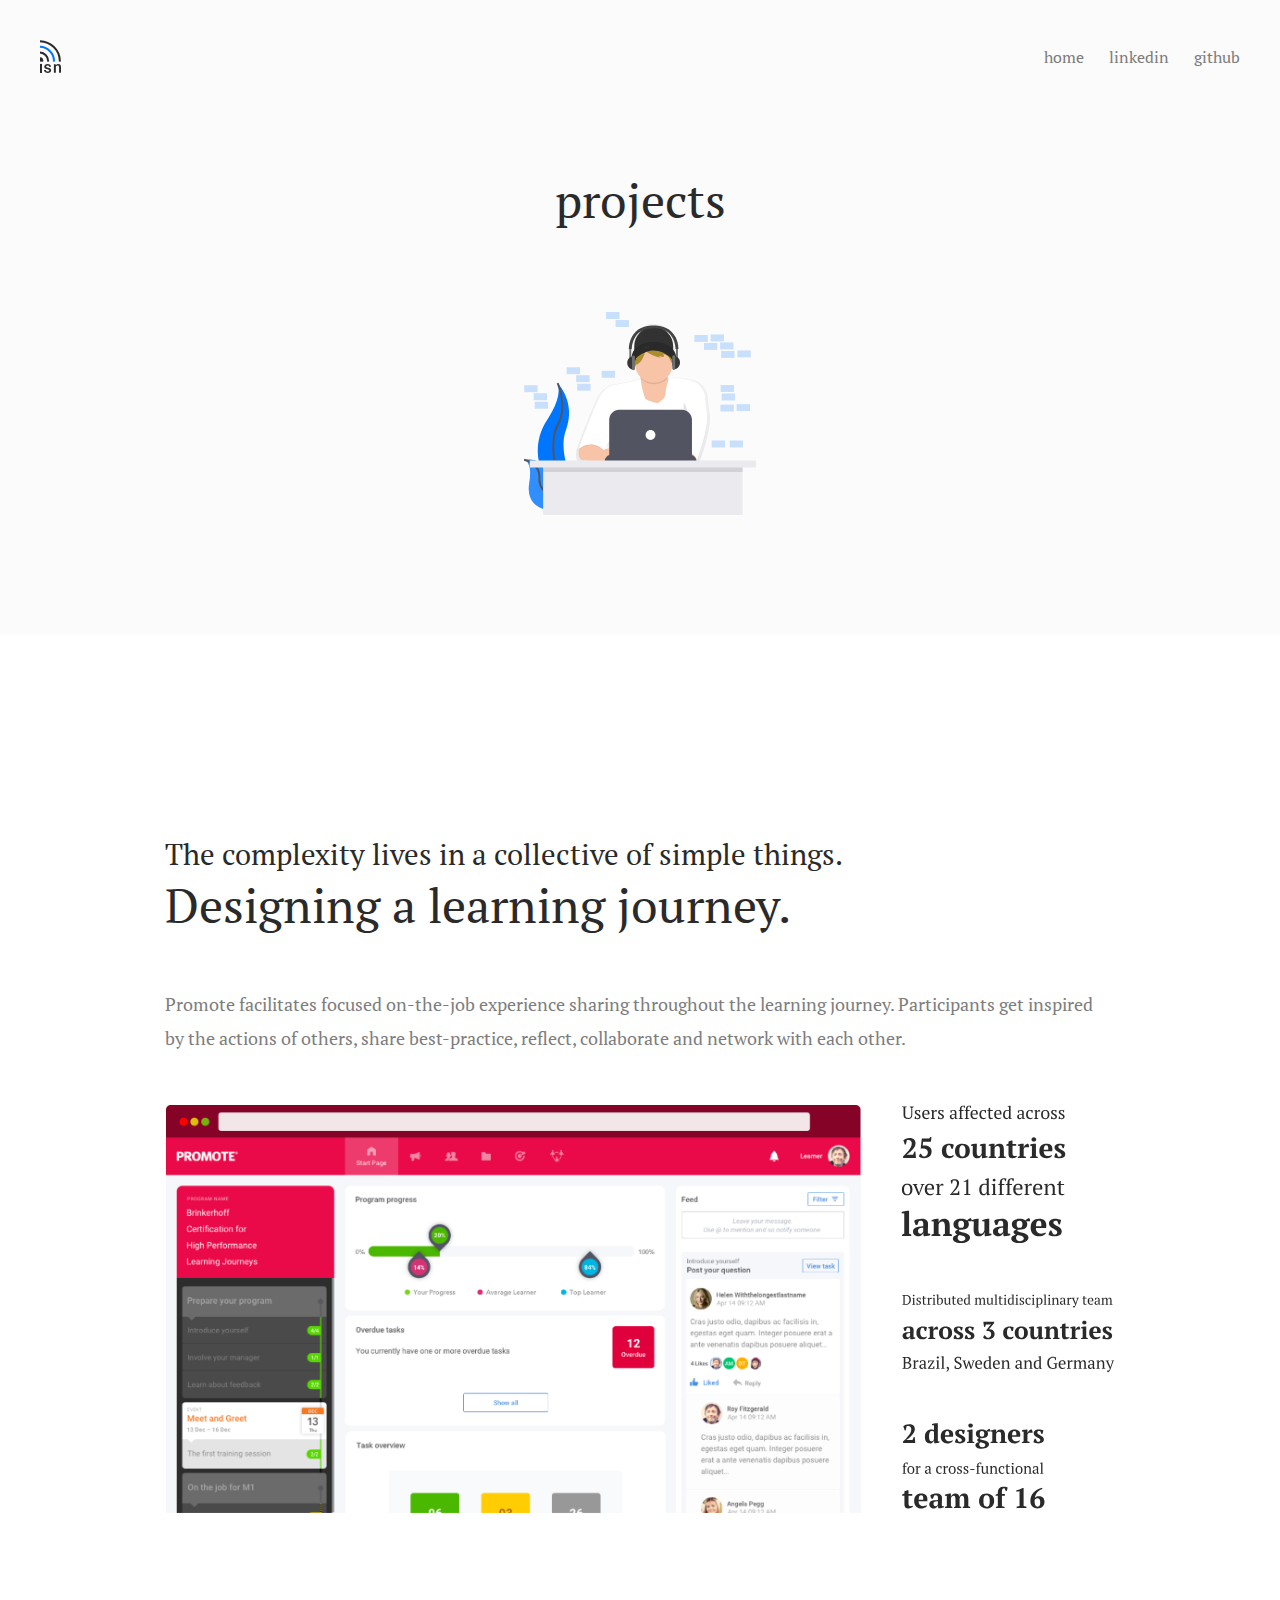
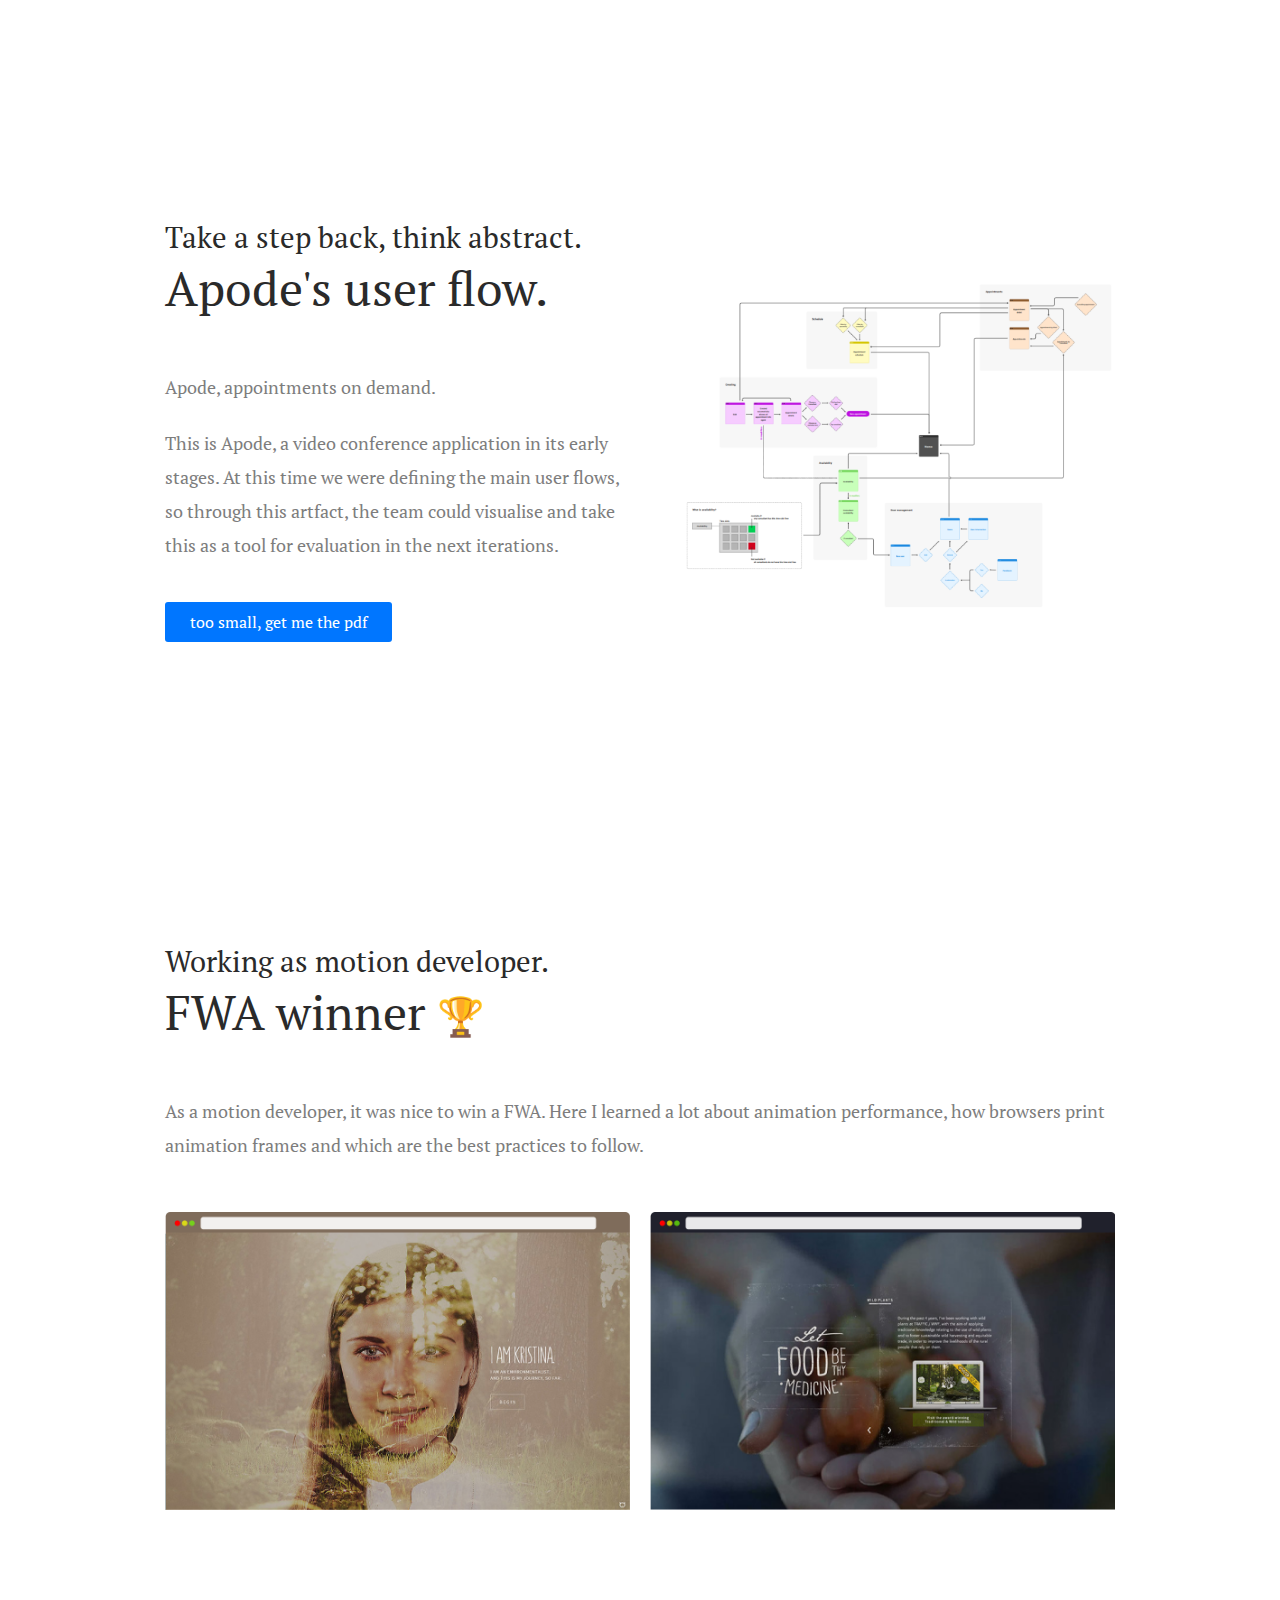
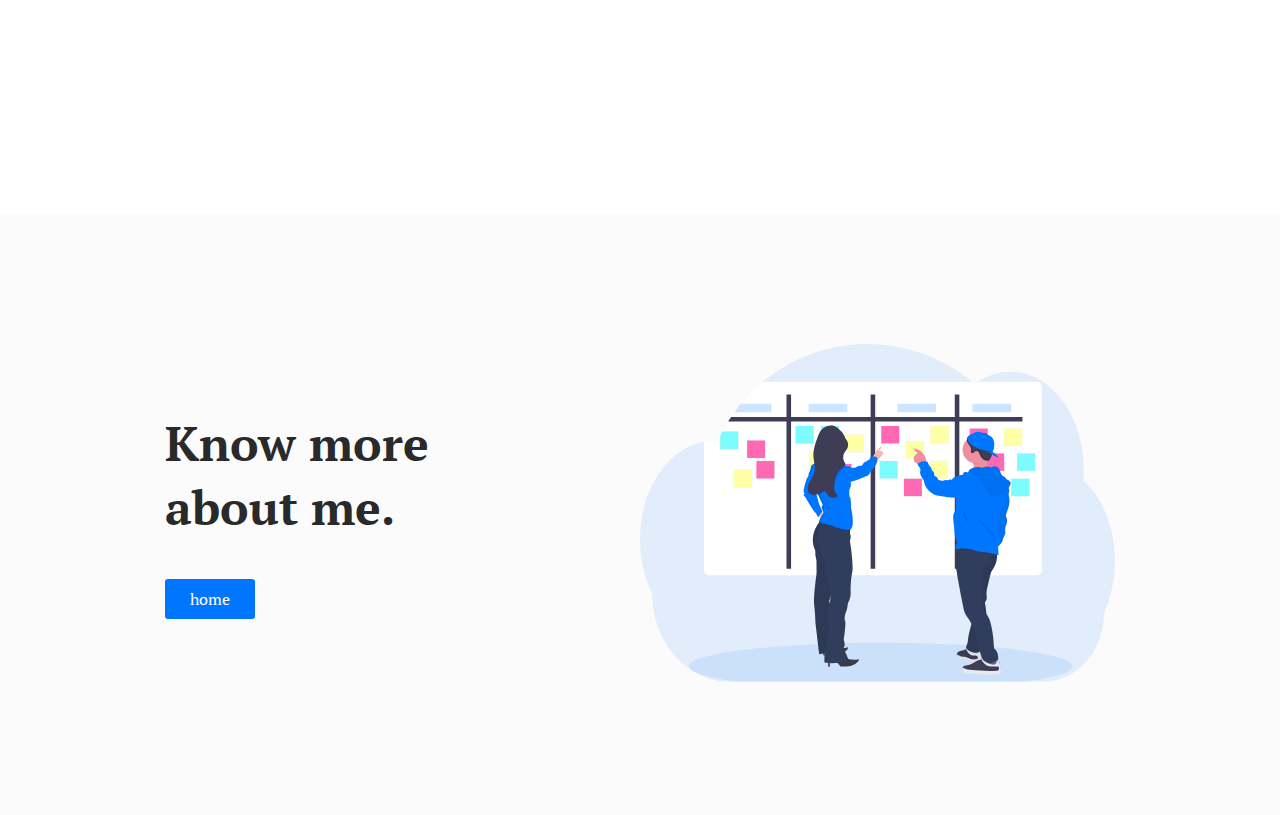
==== commit dfdf9d81: "apodes flowchart alignment" ====
--- a/projects.html
+++ b/projects.html
@@ -23,7 +23,7 @@
 <body>
   <header class="page-header">
 		<nav>
-      <h1>blabla</h1>
+      <h1><a href="/portfolio">Ivan Sander Netto - Portfolio</a></h1>
 
       <ul>
         <li>
@@ -82,7 +82,7 @@
           <a href="img/projects/apodes-user-flowchart.pdf" class="btn" target="_blank">too small, get me the pdf</a>
         </div>
         <div class="__half -breathe-on-left-side">
-          <img src="img/projects/apodes-user-flow.png" alt="Apode's user flow">
+          <img src="img/projects/apodes-user-flow.png" class="__apode-flowchart" alt="Apode's user flow">
         </div>
       </div>
     </div>
--- a/stylesheets/index.css
+++ b/stylesheets/index.css
@@ -60,6 +60,8 @@
         margin-top: 40px; }
       .container .__splitting-blocks .__half img {
         width: 100%; }
+    .container .__splitting-blocks .__apode-flowchart {
+      margin-top: 60px; }
 
 a {
   color: #0076FF;
@@ -142,13 +144,17 @@
       color: #7d7d7d; }
       .page-header nav a:hover {
         color: #0076FF; }
-  .page-header h1 {
-    height: 33px;
-    width: 21px;
-    background-image: url(../img/svg/logo.svg);
-    background-repeat: no-repeat;
-    background-size: 100% 100%;
-    text-indent: -9999px; }
+    .page-header nav h1 {
+      height: 33px;
+      width: 21px;
+      background-image: url(../img/svg/logo.svg);
+      background-repeat: no-repeat;
+      background-size: 100% 100%;
+      text-indent: -9999px; }
+      .page-header nav h1 a {
+        display: block;
+        width: 100%;
+        height: 100%; }
   .page-header h2 {
     font-weight: 400;
     font-size: 48px; }
